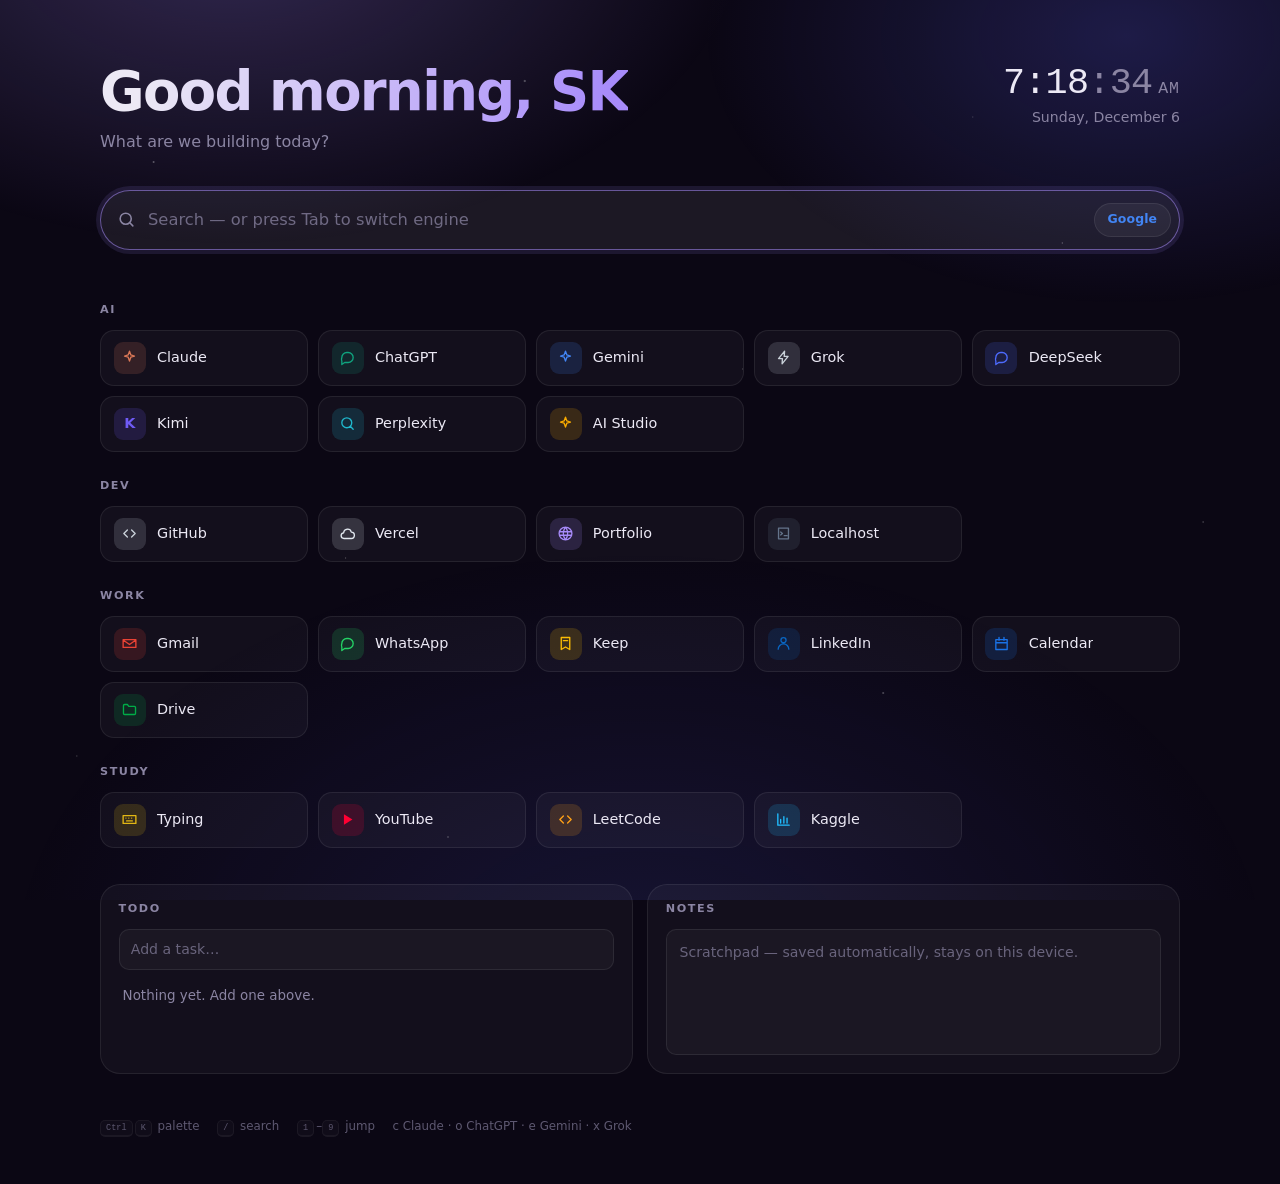
==== index.html @ caefb883 "first commit" ====
<!DOCTYPE html>
<html lang="en" data-page="web">
<head>
<meta charset="utf-8">
<meta name="viewport" content="width=device-width, initial-scale=1, viewport-fit=cover">
<title>SK</title>
<meta name="theme-color" content="#0b0714">
<meta name="description" content="Personal start page.">
<meta name="robots" content="noindex, nofollow">
<link rel="icon" href="assets/favicon.svg" type="image/svg+xml">
<link rel="apple-touch-icon" href="assets/icon-192.png">
<link rel="manifest" href="manifest.webmanifest">
<link rel="preload" href="config.js" as="script">
<link rel="preload" href="app.js" as="script">
<link rel="stylesheet" href="styles.css">
</head>
<body>

<div class="bg-aurora" aria-hidden="true"></div>
<div class="bg-stars" aria-hidden="true"></div>

<main class="shell">

  <!-- ── Header: greeting + clock ─────────────────────────────────── -->
  <header class="hero">
    <div class="hero-main">
      <h1 class="greeting" id="greeting">&nbsp;</h1>
      <p class="subline" id="subline">&nbsp;</p>
    </div>
    <div class="hero-side">
      <div class="clock" id="clock">&nbsp;</div>
      <div class="datestr" id="datestr">&nbsp;</div>
      <div class="weather" id="weather" hidden>
        <span class="weather-icon" id="weather-icon"></span>
        <span class="weather-temp" id="weather-temp"></span>
        <span class="weather-meta" id="weather-meta"></span>
      </div>
    </div>
  </header>

  <!-- ── Search ───────────────────────────────────────────────────── -->
  <form class="search" id="search-form" autocomplete="off" role="search">
    <svg class="search-glyph" viewBox="0 0 24 24" aria-hidden="true">
      <circle cx="11" cy="11" r="7"></circle><path d="M20 20l-3.5-3.5"></path>
    </svg>
    <input
      class="search-input"
      id="search-input"
      type="text"
      spellcheck="false"
      autocapitalize="off"
      autocorrect="off"
      aria-label="Search the web"
      placeholder="Search — or press Tab to switch engine">
    <button class="engine-pill" id="engine-pill" type="button" aria-label="Change search engine">Google</button>
  </form>
  <p class="search-hint" id="search-hint"></p>

  <!-- ── Link groups ──────────────────────────────────────────────── -->
  <section class="groups" id="groups"></section>

  <!-- ── Notes + todo ─────────────────────────────────────────────── -->
  <section class="panels" id="panels" hidden>
    <div class="panel">
      <div class="panel-head">
        <h2>Todo</h2>
        <span class="panel-count" id="todo-count"></span>
      </div>
      <form id="todo-form" autocomplete="off">
        <input class="todo-input" id="todo-input" type="text" placeholder="Add a task…" aria-label="Add a task">
      </form>
      <ul class="todo-list" id="todo-list"></ul>
    </div>
    <div class="panel">
      <div class="panel-head">
        <h2>Notes</h2>
        <span class="panel-count" id="notes-status"></span>
      </div>
      <textarea class="notes" id="notes" placeholder="Scratchpad — saved automatically, stays on this device." aria-label="Notes"></textarea>
    </div>
  </section>

  <footer class="foot">
    <span><kbd>Ctrl</kbd><kbd>K</kbd> palette</span>
    <span><kbd>/</kbd> search</span>
    <span><kbd>1</kbd>–<kbd>9</kbd> jump</span>
    <span id="foot-keys"></span>
  </footer>

</main>

<!-- ── Command palette ───────────────────────────────────────────── -->
<div class="palette-wrap" id="palette-wrap" hidden>
  <div class="palette-backdrop" id="palette-backdrop"></div>
  <div class="palette" role="dialog" aria-modal="true" aria-label="Command palette">
    <input class="palette-input" id="palette-input" type="text" spellcheck="false"
           autocomplete="off" placeholder="Jump to…" aria-label="Jump to">
    <ul class="palette-list" id="palette-list"></ul>
  </div>
</div>

<script src="config.js"></script>
<script src="app.js"></script>
</body>
</html>
---- styles.css ----
/* ==========================================================================
   SK HOME — styles
   Defaults here match config.theme; app.js overrides them at runtime.
   ========================================================================== */

:root {
  --bg:      #0b0714;
  --accent:  #a78bfa;
  --accent2: #6366f1;
  --text:    #ece9f5;
  --muted:   #8b85a3;

  --surface:      rgba(255, 255, 255, 0.035);
  --surface-hi:   rgba(255, 255, 255, 0.07);
  --border:       rgba(255, 255, 255, 0.08);
  --border-hi:    rgba(255, 255, 255, 0.16);

  --radius:    14px;
  --radius-lg: 20px;

  --font: "Inter", ui-sans-serif, system-ui, -apple-system, "Segoe UI",
          Roboto, "Helvetica Neue", Arial, sans-serif;
  --mono: ui-monospace, "SF Mono", "Cascadia Mono", "JetBrains Mono",
          Menlo, Consolas, monospace;

  --shell-max: 1120px;
  color-scheme: dark;
}

* { box-sizing: border-box; }

/* Class selectors below set display:flex/grid, which would otherwise beat the
   UA's [hidden]{display:none}. Without this the palette shows up on load. */
[hidden] { display: none !important; }

html, body {
  margin: 0;
  min-height: 100%;
}

body {
  background: var(--bg);
  color: var(--text);
  font-family: var(--font);
  font-size: 16px;
  line-height: 1.5;
  -webkit-font-smoothing: antialiased;
  text-rendering: optimizeLegibility;
  overflow-x: hidden;
}

/* ── Background layers ──────────────────────────────────────────────── */

.bg-aurora,
.bg-stars {
  position: fixed;
  inset: 0;
  pointer-events: none;
  z-index: 0;
}

.bg-aurora {
  background:
    radial-gradient(52rem 32rem at 18% -8%,
      color-mix(in srgb, var(--accent) 26%, transparent), transparent 62%),
    radial-gradient(44rem 28rem at 88% 4%,
      color-mix(in srgb, var(--accent2) 22%, transparent), transparent 60%),
    radial-gradient(60rem 40rem at 50% 108%,
      color-mix(in srgb, var(--accent2) 14%, transparent), transparent 66%);
  filter: saturate(1.1);
}

/* Starfield drawn entirely in CSS — no image request. */
.bg-stars {
  background-image:
    radial-gradient(1.4px 1.4px at 12% 18%, rgba(255,255,255,.55), transparent),
    radial-gradient(1.1px 1.1px at 27% 62%, rgba(255,255,255,.38), transparent),
    radial-gradient(1.6px 1.6px at 41%  9%, rgba(255,255,255,.50), transparent),
    radial-gradient(1.0px 1.0px at 58% 41%, rgba(255,255,255,.32), transparent),
    radial-gradient(1.5px 1.5px at 69% 77%, rgba(255,255,255,.45), transparent),
    radial-gradient(1.2px 1.2px at 83% 27%, rgba(255,255,255,.40), transparent),
    radial-gradient(1.3px 1.3px at 94% 58%, rgba(255,255,255,.35), transparent),
    radial-gradient(1.1px 1.1px at  6% 84%, rgba(255,255,255,.30), transparent),
    radial-gradient(1.4px 1.4px at 35% 93%, rgba(255,255,255,.36), transparent),
    radial-gradient(1.0px 1.0px at 76% 13%, rgba(255,255,255,.28), transparent);
  background-size: 100% 100%;
  opacity: .8;
}

html[data-stars="off"] .bg-stars  { display: none; }
html[data-aurora="off"] .bg-aurora { display: none; }

/* ── Shell ──────────────────────────────────────────────────────────── */

.shell {
  position: relative;
  z-index: 1;
  max-width: var(--shell-max);
  margin: 0 auto;
  padding-block: clamp(2.5rem, 7vh, 5rem) 3rem;
  padding-inline: 20px;
  display: flex;
  flex-direction: column;
  gap: clamp(1.75rem, 4vh, 2.75rem);
}

/* ── Hero ───────────────────────────────────────────────────────────── */

.hero {
  display: flex;
  align-items: flex-start;
  justify-content: space-between;
  gap: 1.5rem;
  flex-wrap: wrap;
}

.greeting {
  margin: 0;
  font-size: clamp(2rem, 5.2vw, 3.4rem);
  font-weight: 650;
  letter-spacing: -0.03em;
  line-height: 1.08;
  background: linear-gradient(102deg, var(--text) 8%, var(--accent) 96%);
  -webkit-background-clip: text;
  background-clip: text;
  color: transparent;
}

.subline {
  margin: .5rem 0 0;
  color: var(--muted);
  font-size: 1rem;
}

.hero-side {
  text-align: right;
  flex-shrink: 0;
}

.clock {
  font-family: var(--mono);
  font-size: clamp(1.6rem, 3.4vw, 2.3rem);
  font-weight: 500;
  letter-spacing: -0.02em;
  font-variant-numeric: tabular-nums;
  line-height: 1.1;
}

.clock .ampm {
  font-size: .45em;
  color: var(--muted);
  margin-left: .35em;
  letter-spacing: .06em;
}

.clock .sec { color: var(--muted); }

.datestr {
  margin-top: .2rem;
  color: var(--muted);
  font-size: .88rem;
}

.weather {
  margin-top: .6rem;
  display: inline-flex;
  align-items: center;
  gap: .5rem;
  padding: .35rem .7rem;
  border: 1px solid var(--border);
  border-radius: 999px;
  background: var(--surface);
  font-size: .85rem;
}

.weather-icon svg { display: block; width: 18px; height: 18px; }
.weather-temp { font-weight: 600; font-variant-numeric: tabular-nums; }
.weather-meta { color: var(--muted); font-variant-numeric: tabular-nums; }

/* ── Search ─────────────────────────────────────────────────────────── */

.search {
  display: flex;
  align-items: center;
  gap: .75rem;
  padding: .2rem .5rem .2rem 1rem;
  background: var(--surface);
  border: 1px solid var(--border);
  border-radius: 999px;
  transition: border-color .15s, background .15s, box-shadow .15s;
}

.search:focus-within {
  border-color: color-mix(in srgb, var(--accent) 55%, transparent);
  background: var(--surface-hi);
  box-shadow: 0 0 0 4px color-mix(in srgb, var(--accent) 12%, transparent);
}

.search-glyph {
  width: 19px; height: 19px;
  flex-shrink: 0;
  fill: none;
  stroke: var(--muted);
  stroke-width: 2;
  stroke-linecap: round;
}

.search-input {
  flex: 1;
  min-width: 0;
  background: none;
  border: 0;
  outline: none;
  color: var(--text);
  font: inherit;
  font-size: 1.02rem;
  padding: .85rem 0;
}

.search-input::placeholder { color: var(--muted); opacity: .75; }

.engine-pill {
  flex-shrink: 0;
  border: 1px solid var(--border);
  background: rgba(255,255,255,.05);
  color: var(--engine-color, var(--muted));
  font: inherit;
  font-size: .78rem;
  font-weight: 600;
  letter-spacing: .01em;
  padding: .42rem .8rem;
  border-radius: 999px;
  cursor: pointer;
  transition: border-color .15s, background .15s;
}

.engine-pill:hover { border-color: var(--border-hi); background: rgba(255,255,255,.09); }

.search-hint {
  margin: -1.35rem 0 -1rem;
  min-height: 1.1rem;
  padding-inline: 1.1rem;
  font-size: .78rem;
  color: var(--muted);
}

/* ── Link groups ────────────────────────────────────────────────────── */

.groups {
  display: flex;
  flex-direction: column;
  gap: 1.6rem;
}

.group-title {
  margin: 0 0 .7rem;
  font-size: .7rem;
  font-weight: 700;
  letter-spacing: .14em;
  text-transform: uppercase;
  color: var(--muted);
}

.tiles {
  display: grid;
  grid-template-columns: repeat(auto-fill, minmax(180px, 1fr));
  gap: .6rem;
}

.tile {
  display: flex;
  align-items: center;
  gap: .7rem;
  padding: .7rem .8rem;
  border: 1px solid var(--border);
  border-radius: var(--radius);
  background: var(--surface);
  color: var(--text);
  text-decoration: none;
  position: relative;
  transition: transform .13s ease, border-color .13s, background .13s;
}

.tile:hover,
.tile:focus-visible {
  transform: translateY(-2px);
  border-color: color-mix(in srgb, var(--tile) 45%, var(--border-hi));
  background: var(--surface-hi);
  outline: none;
}

.tile:focus-visible {
  box-shadow: 0 0 0 3px color-mix(in srgb, var(--accent) 30%, transparent);
}

.tile-mark {
  width: 32px; height: 32px;
  flex-shrink: 0;
  display: grid;
  place-items: center;
  border-radius: 9px;
  background: color-mix(in srgb, var(--tile) 17%, transparent);
  color: var(--tile);
  font-size: .9rem;
  font-weight: 700;
  letter-spacing: -.02em;
}

.tile-mark svg { width: 17px; height: 17px; display: block; }

.tile-name {
  min-width: 0;                 /* let it shrink inside the flex row */
  font-size: .9rem;
  font-weight: 500;
  white-space: nowrap;
  overflow: hidden;
  text-overflow: ellipsis;
}

/* Absolutely positioned so an invisible badge never steals width from the
   label — that was silently ellipsising "DeepSeek" and "WhatsApp". */
.tile-key {
  position: absolute;
  right: .55rem;
  top: 50%;
  transform: translateY(-50%);
  font-family: var(--mono);
  font-size: .65rem;
  color: var(--muted);
  border: 1px solid var(--border);
  border-radius: 5px;
  padding: .05rem .3rem;
  opacity: 0;
  transition: opacity .13s;
}

.tile:hover .tile-key,
body.keys-visible .tile-key { opacity: .85; }

/* ── Panels (todo + notes) ──────────────────────────────────────────── */

.panels {
  display: grid;
  grid-template-columns: 1fr 1fr;
  gap: .9rem;
}

.panel {
  border: 1px solid var(--border);
  border-radius: var(--radius-lg);
  background: var(--surface);
  padding: 1rem 1.1rem 1.1rem;
  min-height: 190px;
  display: flex;
  flex-direction: column;
}

.panel-head {
  display: flex;
  align-items: baseline;
  justify-content: space-between;
  margin-bottom: .7rem;
}

.panel-head h2 {
  margin: 0;
  font-size: .7rem;
  font-weight: 700;
  letter-spacing: .14em;
  text-transform: uppercase;
  color: var(--muted);
}

.panel-count { font-size: .72rem; color: var(--muted); font-variant-numeric: tabular-nums; }

.todo-input,
.notes {
  width: 100%;
  background: rgba(255,255,255,.035);
  border: 1px solid var(--border);
  border-radius: 10px;
  color: var(--text);
  font: inherit;
  outline: none;
  transition: border-color .15s;
}

.todo-input { font-size: .88rem; padding: .55rem .7rem; }
.todo-input:focus,
.notes:focus { border-color: color-mix(in srgb, var(--accent) 50%, transparent); }
.todo-input::placeholder,
.notes::placeholder { color: var(--muted); opacity: .7; }

.notes {
  flex: 1;
  resize: none;
  padding: .7rem .8rem;
  font-size: .88rem;
  line-height: 1.6;
  min-height: 120px;
}

.todo-list {
  list-style: none;
  margin: .6rem 0 0;
  padding: 0;
  overflow-y: auto;
  max-height: 190px;
  display: flex;
  flex-direction: column;
  gap: .1rem;
}

.todo-item {
  display: flex;
  align-items: center;
  gap: .55rem;
  padding: .3rem .25rem;
  border-radius: 8px;
  font-size: .88rem;
}

.todo-item:hover { background: rgba(255,255,255,.04); }

.todo-box {
  width: 15px; height: 15px;
  flex-shrink: 0;
  border: 1.5px solid var(--muted);
  border-radius: 4px;
  cursor: pointer;
  display: grid;
  place-items: center;
  background: none;
  padding: 0;
  transition: border-color .13s, background .13s;
}

.todo-box svg { width: 9px; height: 9px; opacity: 0; stroke: var(--bg); stroke-width: 3.5; fill: none; stroke-linecap: round; stroke-linejoin: round; }

.todo-item.done .todo-box { background: var(--accent); border-color: var(--accent); }
.todo-item.done .todo-box svg { opacity: 1; }
.todo-item.done .todo-text { color: var(--muted); text-decoration: line-through; }

.todo-text { flex: 1; word-break: break-word; }

.todo-del {
  background: none; border: 0; cursor: pointer;
  color: var(--muted); font-size: 1.1rem; line-height: 1;
  padding: 0 .2rem; opacity: 0; transition: opacity .13s, color .13s;
}
.todo-item:hover .todo-del { opacity: .7; }
.todo-del:hover { color: #f87171; opacity: 1; }

.todo-empty { color: var(--muted); font-size: .84rem; padding: .4rem .25rem; }

/* ── Footer ─────────────────────────────────────────────────────────── */

.foot {
  display: flex;
  flex-wrap: wrap;
  gap: 1.1rem;
  font-size: .74rem;
  color: var(--muted);
  padding-top: .5rem;
  opacity: .65;
}

kbd {
  font-family: var(--mono);
  font-size: .72em;
  border: 1px solid var(--border);
  border-bottom-width: 2px;
  border-radius: 5px;
  padding: .1rem .32rem;
  margin-right: .12rem;
  background: rgba(255,255,255,.04);
}

/* ── Command palette ────────────────────────────────────────────────── */

.palette-wrap {
  position: fixed;
  inset: 0;
  z-index: 50;
  display: flex;
  justify-content: center;
  align-items: flex-start;
  padding: clamp(3rem, 14vh, 8rem) 20px 20px;
}

.palette-backdrop {
  position: absolute;
  inset: 0;
  background: rgba(4, 2, 10, .62);
  backdrop-filter: blur(5px);
  -webkit-backdrop-filter: blur(5px);
}

.palette {
  position: relative;
  width: 100%;
  max-width: 540px;
  background: color-mix(in srgb, var(--bg) 88%, #ffffff);
  border: 1px solid var(--border-hi);
  border-radius: var(--radius-lg);
  box-shadow: 0 28px 70px rgba(0, 0, 0, .6);
  overflow: hidden;
  animation: pop .13s ease-out;
}

@keyframes pop {
  from { opacity: 0; transform: translateY(-7px) scale(.985); }
  to   { opacity: 1; transform: none; }
}

.palette-input {
  width: 100%;
  background: none;
  border: 0;
  border-bottom: 1px solid var(--border);
  outline: none;
  color: var(--text);
  font: inherit;
  font-size: 1rem;
  padding: 1rem 1.15rem;
}

.palette-input::placeholder { color: var(--muted); opacity: .75; }

.palette-list {
  list-style: none;
  margin: 0;
  padding: .4rem;
  max-height: min(46vh, 340px);
  overflow-y: auto;
}

.palette-item {
  display: flex;
  align-items: center;
  gap: .65rem;
  padding: .55rem .7rem;
  border-radius: 10px;
  cursor: pointer;
  font-size: .92rem;
}

.palette-item[aria-selected="true"] { background: color-mix(in srgb, var(--accent) 18%, transparent); }

.palette-mark {
  width: 24px; height: 24px;
  flex-shrink: 0;
  display: grid;
  place-items: center;
  border-radius: 7px;
  background: color-mix(in srgb, var(--tile, var(--accent)) 17%, transparent);
  color: var(--tile, var(--accent));
  font-size: .7rem;
  font-weight: 700;
}

.palette-mark svg { width: 14px; height: 14px; display: block; }

.palette-group { margin-left: auto; font-size: .72rem; color: var(--muted); }
.palette-empty { padding: .9rem .7rem; color: var(--muted); font-size: .88rem; }

/* ── Responsive ─────────────────────────────────────────────────────── */

@media (max-width: 760px) {
  .shell { padding-block: 2rem 2.5rem; gap: 1.5rem; }

  .hero { flex-direction: column; gap: .9rem; }
  .hero-side { text-align: left; }
  .clock { font-size: 1.9rem; }

  .search-input { font-size: 1rem; padding-block: .8rem; }
  .search-hint { margin-block: -1.15rem -.85rem; }

  .tiles { grid-template-columns: repeat(auto-fill, minmax(160px, 1fr)); gap: .5rem; }

  .panels { grid-template-columns: 1fr; }
  .panel { min-height: 0; }

  .foot { display: none; }
}

@media (max-width: 420px) {
  .shell { padding-inline: 16px; }
  .tiles { grid-template-columns: 1fr 1fr; }
  .tile { padding: .6rem .65rem; gap: .55rem; }
  .tile-mark { width: 28px; height: 28px; border-radius: 8px; }
  .tile-mark svg { width: 15px; height: 15px; }
  .tile-name { font-size: .84rem; }
  .tile-key { display: none; }
  .greeting { font-size: 1.9rem; }
  .engine-pill { font-size: .7rem; padding: .38rem .6rem; }
}

/* Standalone PWA — account for notch / status bar */
@media (display-mode: standalone) {
  .shell { padding-top: max(2rem, env(safe-area-inset-top)); }
}

@media (prefers-reduced-motion: reduce) {
  *, *::before, *::after {
    animation-duration: .001ms !important;
    transition-duration: .001ms !important;
  }
  .tile:hover { transform: none; }
}
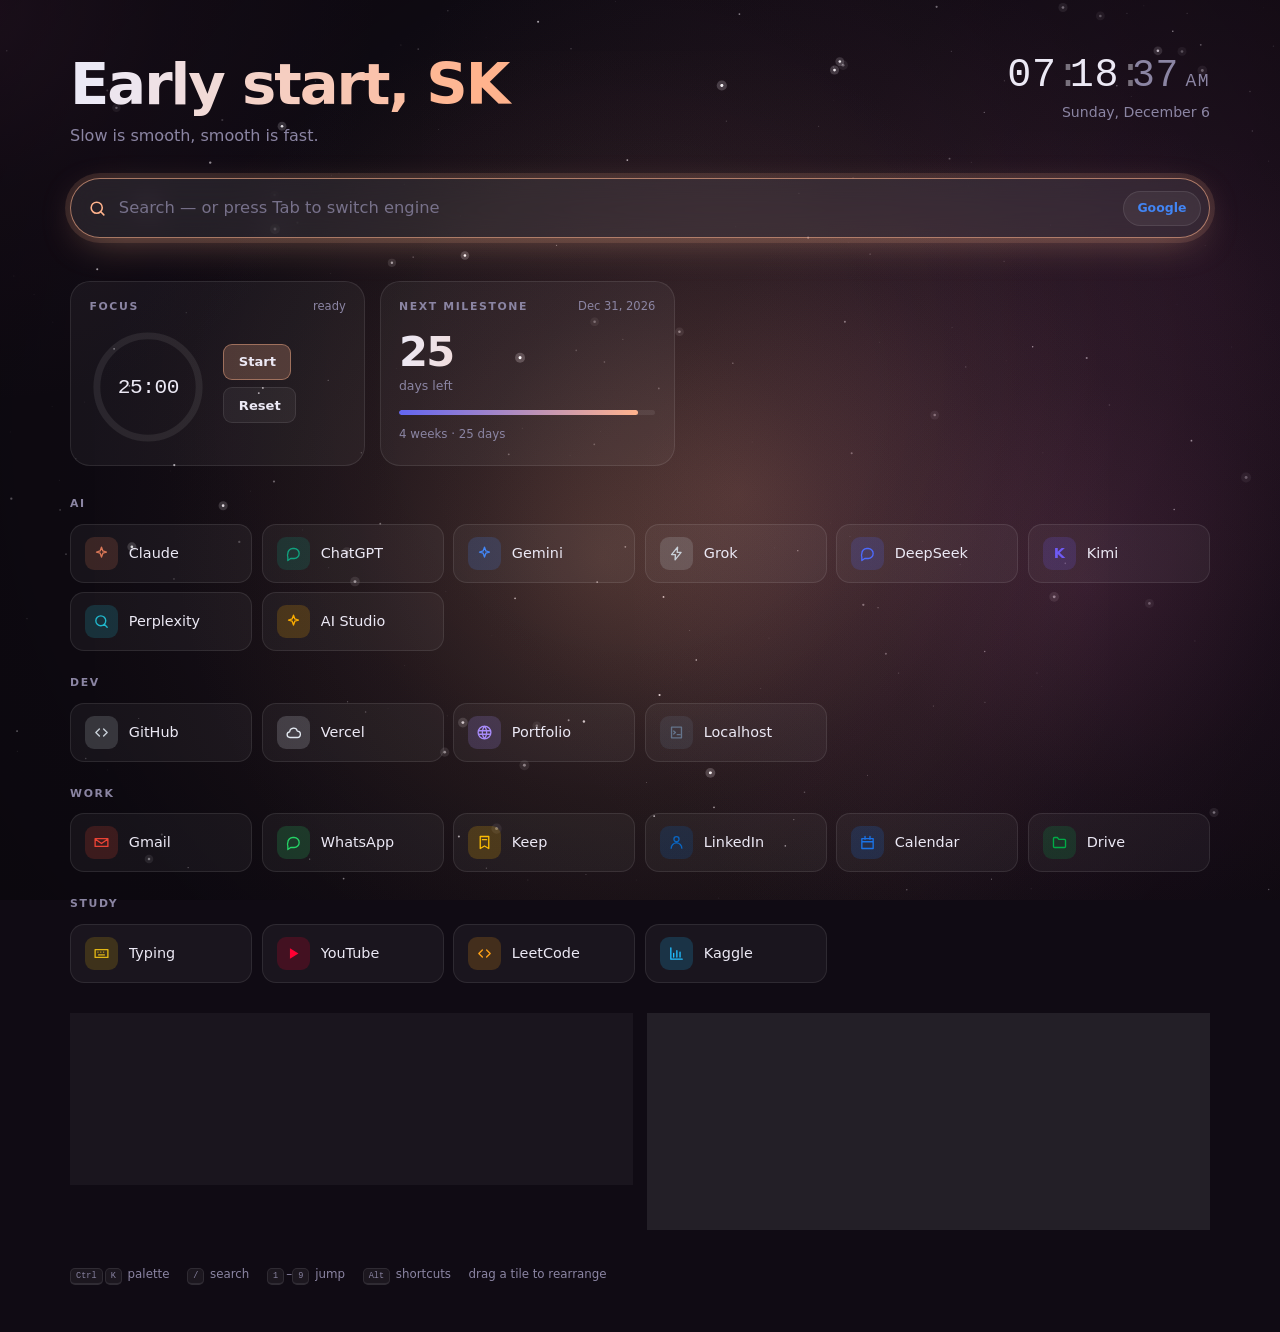
==== commit 4c9619b5: "New Updates" ====
--- a/index.html
+++ b/index.html
@@ -11,80 +11,148 @@
 <link rel="apple-touch-icon" href="assets/icon-192.png">
 <link rel="manifest" href="manifest.webmanifest">
 <link rel="preload" href="config.js" as="script">
+<link rel="preload" href="cosmos.js" as="script">
 <link rel="preload" href="app.js" as="script">
 <link rel="stylesheet" href="styles.css">
 </head>
 <body>
 
-<div class="bg-aurora" aria-hidden="true"></div>
-<div class="bg-stars" aria-hidden="true"></div>
+<canvas id="sky" class="sky" aria-hidden="true"></canvas>
+<div class="cursor-glow" id="cursor-glow" aria-hidden="true"></div>
 
-<main class="shell">
+<main class="shell" id="shell">
 
-  <!-- ── Header: greeting + clock ─────────────────────────────────── -->
-  <header class="hero">
+  <!-- ── Hero ─────────────────────────────────────────────────────── -->
+  <header class="hero reveal" data-delay="0">
     <div class="hero-main">
-      <h1 class="greeting" id="greeting">&nbsp;</h1>
-      <p class="subline" id="subline">&nbsp;</p>
+      <h1 class="greeting" id="greeting" aria-live="polite"></h1>
+      <p class="subline" id="subline"></p>
+      <div class="streak" id="streak" hidden></div>
     </div>
+
     <div class="hero-side">
-      <div class="clock" id="clock">&nbsp;</div>
-      <div class="datestr" id="datestr">&nbsp;</div>
-      <div class="weather" id="weather" hidden>
+      <div class="clock" id="clock" aria-label="Current time"></div>
+      <div class="datestr" id="datestr"></div>
+      <button class="weather" id="weather" hidden type="button"
+              aria-label="Weather details" aria-expanded="false">
         <span class="weather-icon" id="weather-icon"></span>
         <span class="weather-temp" id="weather-temp"></span>
-        <span class="weather-meta" id="weather-meta"></span>
-      </div>
+        <span class="weather-label" id="weather-label"></span>
+        <svg class="chev" viewBox="0 0 24 24" aria-hidden="true"><path d="M6 9l6 6 6-6"/></svg>
+      </button>
     </div>
   </header>
 
+  <!-- ── Weather detail drawer ────────────────────────────────────── -->
+  <section class="wx-drawer" id="wx-drawer" hidden>
+    <div class="wx-stats" id="wx-stats"></div>
+    <div class="wx-chart" id="wx-chart"></div>
+  </section>
+
   <!-- ── Search ───────────────────────────────────────────────────── -->
-  <form class="search" id="search-form" autocomplete="off" role="search">
+  <form class="search reveal" data-delay="1" id="search-form" autocomplete="off" role="search">
     <svg class="search-glyph" viewBox="0 0 24 24" aria-hidden="true">
       <circle cx="11" cy="11" r="7"></circle><path d="M20 20l-3.5-3.5"></path>
     </svg>
-    <input
-      class="search-input"
-      id="search-input"
-      type="text"
-      spellcheck="false"
-      autocapitalize="off"
-      autocorrect="off"
-      aria-label="Search the web"
-      placeholder="Search — or press Tab to switch engine">
-    <button class="engine-pill" id="engine-pill" type="button" aria-label="Change search engine">Google</button>
+    <input class="search-input" id="search-input" type="text" spellcheck="false"
+           autocapitalize="off" autocorrect="off" aria-label="Search the web"
+           placeholder="Search — or press Tab to switch engine">
+    <button class="engine-pill" id="engine-pill" type="button"
+            aria-label="Change search engine"></button>
   </form>
   <p class="search-hint" id="search-hint"></p>
 
+  <!-- ── Widget row ───────────────────────────────────────────────── -->
+  <section class="widgets reveal" data-delay="2" id="widgets">
+
+    <article class="card focus-card" id="focus-card">
+      <div class="card-head"><h2>Focus</h2><span class="card-meta" id="focus-state">ready</span></div>
+      <div class="focus-body">
+        <div class="ring-wrap">
+          <svg class="ring" viewBox="0 0 120 120" aria-hidden="true">
+            <circle class="ring-bg"  cx="60" cy="60" r="52"/>
+            <circle class="ring-fg"  cx="60" cy="60" r="52" id="ring-fg"/>
+          </svg>
+          <div class="ring-time" id="focus-time">25:00</div>
+        </div>
+        <div class="focus-actions">
+          <button class="btn btn-primary" id="focus-toggle" type="button">Start</button>
+          <button class="btn" id="focus-reset" type="button">Reset</button>
+          <span class="focus-count" id="focus-count"></span>
+        </div>
+      </div>
+    </article>
+
+    <article class="card" id="countdown-card" hidden>
+      <div class="card-head"><h2 id="countdown-label">Countdown</h2><span class="card-meta" id="countdown-date"></span></div>
+      <div class="countdown-body">
+        <div class="cd-num" id="cd-days">—</div>
+        <div class="cd-unit">days left</div>
+        <div class="cd-bar"><span id="cd-fill"></span></div>
+        <div class="cd-sub" id="cd-sub"></div>
+      </div>
+    </article>
+
+    <article class="card gh-card" id="gh-card" hidden>
+      <div class="card-head">
+        <h2>GitHub</h2>
+        <span class="card-meta" id="gh-meta"></span>
+      </div>
+      <div class="gh-stats" id="gh-stats"></div>
+      <div class="gh-grid" id="gh-grid" aria-label="Activity over the last 90 days"></div>
+      <ul class="gh-recent" id="gh-recent"></ul>
+    </article>
+
+  </section>
+
   <!-- ── Link groups ──────────────────────────────────────────────── -->
-  <section class="groups" id="groups"></section>
+  <section class="groups reveal" data-delay="3" id="groups"></section>
 
-  <!-- ── Notes + todo ─────────────────────────────────────────────── -->
-  <section class="panels" id="panels" hidden>
-    <div class="panel">
-      <div class="panel-head">
+  <!-- ── Panels ───────────────────────────────────────────────────── -->
+  <section class="panels reveal" data-delay="4" id="panels">
+
+    <article class="card">
+      <div class="card-head">
         <h2>Todo</h2>
-        <span class="panel-count" id="todo-count"></span>
+        <span class="card-meta" id="todo-count"></span>
       </div>
       <form id="todo-form" autocomplete="off">
-        <input class="todo-input" id="todo-input" type="text" placeholder="Add a task…" aria-label="Add a task">
+        <input class="field" id="todo-input" type="text"
+               placeholder="Add a task — try “call ravi 4pm !”" aria-label="Add a task">
       </form>
+      <p class="parse-hint" id="parse-hint"></p>
       <ul class="todo-list" id="todo-list"></ul>
-    </div>
-    <div class="panel">
-      <div class="panel-head">
+    </article>
+
+    <article class="card">
+      <div class="card-head">
         <h2>Notes</h2>
-        <span class="panel-count" id="notes-status"></span>
+        <span class="card-meta" id="notes-status"></span>
       </div>
-      <textarea class="notes" id="notes" placeholder="Scratchpad — saved automatically, stays on this device." aria-label="Notes"></textarea>
-    </div>
+      <textarea class="notes" id="notes"
+                placeholder="Scratchpad — saved automatically, stays on this device."
+                aria-label="Notes"></textarea>
+    </article>
+
+    <article class="card feed-card" id="hn-card" hidden>
+      <div class="card-head"><h2>Hacker News</h2><span class="card-meta">front page</span></div>
+      <ul class="feed" id="hn-list"></ul>
+    </article>
+
+    <article class="card" id="market-card" hidden>
+      <div class="card-head"><h2>Markets</h2><span class="card-meta" id="market-meta"></span></div>
+      <ul class="market" id="market-list"></ul>
+    </article>
+
   </section>
 
-  <footer class="foot">
+  <footer class="foot reveal" data-delay="5">
     <span><kbd>Ctrl</kbd><kbd>K</kbd> palette</span>
     <span><kbd>/</kbd> search</span>
     <span><kbd>1</kbd>–<kbd>9</kbd> jump</span>
-    <span id="foot-keys"></span>
+    <span><kbd>Alt</kbd> shortcuts</span>
+    <span class="foot-drag">drag a tile to rearrange</span>
+    <button class="foot-reset" id="reset-order" type="button" hidden>reset order</button>
   </footer>
 
 </main>
@@ -99,7 +167,11 @@
   </div>
 </div>
 
+<div class="toast" id="toast" hidden></div>
+
 <script src="config.js"></script>
+<script src="cosmos.js"></script>
+<script src="live.js"></script>
 <script src="app.js"></script>
 </body>
 </html>
--- a/styles.css
+++ b/styles.css
@@ -1,6 +1,7 @@
 /* ==========================================================================
    SK HOME — styles
-   Defaults here match config.theme; app.js overrides them at runtime.
+   Colour tokens are rewritten at runtime by the cosmos palette, so the whole
+   page drifts through the day along with the sky.
    ========================================================================== */
 
 :root {
@@ -10,10 +11,10 @@
   --text:    #ece9f5;
   --muted:   #8b85a3;
 
-  --surface:      rgba(255, 255, 255, 0.035);
-  --surface-hi:   rgba(255, 255, 255, 0.07);
-  --border:       rgba(255, 255, 255, 0.08);
-  --border-hi:    rgba(255, 255, 255, 0.16);
+  --surface:    rgba(255, 255, 255, 0.045);
+  --surface-hi: rgba(255, 255, 255, 0.085);
+  --border:     rgba(255, 255, 255, 0.09);
+  --border-hi:  rgba(255, 255, 255, 0.2);
 
   --radius:    14px;
   --radius-lg: 20px;
@@ -23,20 +24,20 @@
   --mono: ui-monospace, "SF Mono", "Cascadia Mono", "JetBrains Mono",
           Menlo, Consolas, monospace;
 
-  --shell-max: 1120px;
+  --shell-max: 1180px;
+  --ease-out:  cubic-bezier(.16, 1, .3, 1);
+  --spring:    cubic-bezier(.34, 1.56, .64, 1);
+
   color-scheme: dark;
 }
 
 * { box-sizing: border-box; }
 
-/* Class selectors below set display:flex/grid, which would otherwise beat the
-   UA's [hidden]{display:none}. Without this the palette shows up on load. */
+/* Class rules below set display:flex/grid, which would otherwise beat the
+   UA's [hidden]{display:none}. */
 [hidden] { display: none !important; }
 
-html, body {
-  margin: 0;
-  min-height: 100%;
-}
+html, body { margin: 0; min-height: 100%; }
 
 body {
   background: var(--bg);
@@ -45,64 +46,71 @@
   font-size: 16px;
   line-height: 1.5;
   -webkit-font-smoothing: antialiased;
-  text-rendering: optimizeLegibility;
   overflow-x: hidden;
-}
-
-/* ── Background layers ──────────────────────────────────────────────── */
-
-.bg-aurora,
-.bg-stars {
+  transition: background 1.2s linear;
+}
+
+/* ── The sky ────────────────────────────────────────────────────────── */
+
+.sky {
   position: fixed;
   inset: 0;
+  width: 100%;
+  height: 100%;
+  display: block;
+  z-index: 0;
+}
+
+.cursor-glow {
+  position: fixed;
+  top: 0; left: 0;
+  width: 520px; height: 520px;
+  margin: -260px 0 0 -260px;
+  border-radius: 50%;
   pointer-events: none;
-  z-index: 0;
-}
-
-.bg-aurora {
-  background:
-    radial-gradient(52rem 32rem at 18% -8%,
-      color-mix(in srgb, var(--accent) 26%, transparent), transparent 62%),
-    radial-gradient(44rem 28rem at 88% 4%,
-      color-mix(in srgb, var(--accent2) 22%, transparent), transparent 60%),
-    radial-gradient(60rem 40rem at 50% 108%,
-      color-mix(in srgb, var(--accent2) 14%, transparent), transparent 66%);
-  filter: saturate(1.1);
-}
-
-/* Starfield drawn entirely in CSS — no image request. */
-.bg-stars {
-  background-image:
-    radial-gradient(1.4px 1.4px at 12% 18%, rgba(255,255,255,.55), transparent),
-    radial-gradient(1.1px 1.1px at 27% 62%, rgba(255,255,255,.38), transparent),
-    radial-gradient(1.6px 1.6px at 41%  9%, rgba(255,255,255,.50), transparent),
-    radial-gradient(1.0px 1.0px at 58% 41%, rgba(255,255,255,.32), transparent),
-    radial-gradient(1.5px 1.5px at 69% 77%, rgba(255,255,255,.45), transparent),
-    radial-gradient(1.2px 1.2px at 83% 27%, rgba(255,255,255,.40), transparent),
-    radial-gradient(1.3px 1.3px at 94% 58%, rgba(255,255,255,.35), transparent),
-    radial-gradient(1.1px 1.1px at  6% 84%, rgba(255,255,255,.30), transparent),
-    radial-gradient(1.4px 1.4px at 35% 93%, rgba(255,255,255,.36), transparent),
-    radial-gradient(1.0px 1.0px at 76% 13%, rgba(255,255,255,.28), transparent);
-  background-size: 100% 100%;
-  opacity: .8;
-}
-
-html[data-stars="off"] .bg-stars  { display: none; }
-html[data-aurora="off"] .bg-aurora { display: none; }
+  z-index: 1;
+  opacity: 0;
+  background: radial-gradient(circle,
+    color-mix(in srgb, var(--accent) 22%, transparent) 0%,
+    transparent 62%);
+  transition: opacity .5s var(--ease-out);
+  will-change: transform;
+}
+
+body.pointer-active .cursor-glow { opacity: .55; }
 
 /* ── Shell ──────────────────────────────────────────────────────────── */
 
 .shell {
   position: relative;
-  z-index: 1;
+  z-index: 2;
   max-width: var(--shell-max);
   margin: 0 auto;
-  padding-block: clamp(2.5rem, 7vh, 5rem) 3rem;
+  padding-block: clamp(2.2rem, 6vh, 4.5rem) 3rem;
   padding-inline: 20px;
   display: flex;
   flex-direction: column;
-  gap: clamp(1.75rem, 4vh, 2.75rem);
-}
+  gap: clamp(1.5rem, 3.4vh, 2.4rem);
+}
+
+/* ── Entrance choreography ──────────────────────────────────────────── */
+
+.reveal {
+  opacity: 0;
+  transform: translateY(16px);
+}
+
+body.ready .reveal {
+  animation: rise .78s var(--ease-out) forwards;
+  animation-delay: calc(var(--d, 0) * 90ms);
+}
+
+@keyframes rise {
+  from { opacity: 0; transform: translateY(16px); filter: blur(6px); }
+  to   { opacity: 1; transform: none;             filter: none;      }
+}
+
+body.no-anim .reveal { opacity: 1; transform: none; animation: none; }
 
 /* ── Hero ───────────────────────────────────────────────────────────── */
 
@@ -116,66 +124,156 @@
 
 .greeting {
   margin: 0;
-  font-size: clamp(2rem, 5.2vw, 3.4rem);
+  font-size: clamp(2rem, 5.4vw, 3.6rem);
   font-weight: 650;
-  letter-spacing: -0.03em;
-  line-height: 1.08;
-  background: linear-gradient(102deg, var(--text) 8%, var(--accent) 96%);
+  letter-spacing: -0.035em;
+  line-height: 1.06;
+}
+
+/* Each letter animates in on its own beat. */
+.greeting .ch {
+  display: inline-block;
+  white-space: pre;
+  background: linear-gradient(104deg, var(--text) 0%, var(--accent) 100%);
+  background-size: 1400% 100%;
   -webkit-background-clip: text;
   background-clip: text;
   color: transparent;
 }
 
+body.ready .greeting .ch {
+  animation: chIn .62s var(--ease-out) backwards;
+  animation-delay: calc(var(--i) * 26ms + 120ms);
+}
+
+@keyframes chIn {
+  from { opacity: 0; transform: translateY(.42em) rotateX(-55deg); filter: blur(5px); }
+  to   { opacity: 1; transform: none;                              filter: none;      }
+}
+
+body.no-anim .greeting .ch { animation: none; }
+
 .subline {
-  margin: .5rem 0 0;
+  margin: .55rem 0 0;
   color: var(--muted);
   font-size: 1rem;
 }
 
-.hero-side {
-  text-align: right;
-  flex-shrink: 0;
-}
+.streak {
+  margin-top: .7rem;
+  display: inline-flex;
+  align-items: center;
+  gap: .45rem;
+  padding: .3rem .7rem;
+  border: 1px solid color-mix(in srgb, var(--accent) 34%, transparent);
+  background: color-mix(in srgb, var(--accent) 12%, transparent);
+  border-radius: 999px;
+  font-size: .78rem;
+  color: var(--text);
+}
+
+.streak b { color: var(--accent); }
+
+.hero-side { text-align: right; flex-shrink: 0; }
+
+/* ── Clock ──────────────────────────────────────────────────────────── */
 
 .clock {
   font-family: var(--mono);
-  font-size: clamp(1.6rem, 3.4vw, 2.3rem);
+  font-size: clamp(1.7rem, 3.6vw, 2.5rem);
   font-weight: 500;
   letter-spacing: -0.02em;
+  line-height: 1.1;
+  display: flex;
+  justify-content: flex-end;
+  align-items: baseline;
+}
+
+.clock .d {
+  display: inline-block;
+  width: .62em;
+  text-align: center;
+  position: relative;
   font-variant-numeric: tabular-nums;
-  line-height: 1.1;
-}
-
-.clock .ampm {
-  font-size: .45em;
-  color: var(--muted);
-  margin-left: .35em;
-  letter-spacing: .06em;
-}
-
-.clock .sec { color: var(--muted); }
-
-.datestr {
-  margin-top: .2rem;
-  color: var(--muted);
-  font-size: .88rem;
-}
+}
+
+/* a digit that just changed slides up into place */
+.clock .d.flip { animation: flip .42s var(--ease-out); }
+
+@keyframes flip {
+  0%   { transform: translateY(.5em); opacity: 0; filter: blur(3px); }
+  100% { transform: none;             opacity: 1; filter: none;      }
+}
+
+.clock .colon { opacity: .45; width: .32em; display: inline-block; text-align: center; }
+.clock .sec   { color: var(--muted); font-size: .95em; }
+.clock .ampm  { font-size: .45em; color: var(--muted); margin-left: .4em; letter-spacing: .08em; }
+
+.datestr { margin-top: .22rem; color: var(--muted); font-size: .88rem; }
+
+/* ── Weather pill + drawer ──────────────────────────────────────────── */
 
 .weather {
-  margin-top: .6rem;
+  margin-top: .65rem;
   display: inline-flex;
   align-items: center;
   gap: .5rem;
-  padding: .35rem .7rem;
+  padding: .4rem .75rem;
   border: 1px solid var(--border);
   border-radius: 999px;
   background: var(--surface);
+  color: var(--text);
+  font: inherit;
   font-size: .85rem;
-}
-
+  cursor: pointer;
+  transition: border-color .18s, background .18s, transform .18s var(--spring);
+}
+
+.weather:hover { border-color: var(--border-hi); background: var(--surface-hi); transform: translateY(-1px); }
 .weather-icon svg { display: block; width: 18px; height: 18px; }
-.weather-temp { font-weight: 600; font-variant-numeric: tabular-nums; }
-.weather-meta { color: var(--muted); font-variant-numeric: tabular-nums; }
+.weather-temp  { font-weight: 650; font-variant-numeric: tabular-nums; }
+.weather-label { color: var(--muted); }
+
+.chev {
+  width: 14px; height: 14px;
+  fill: none; stroke: var(--muted); stroke-width: 2.2;
+  stroke-linecap: round; stroke-linejoin: round;
+  transition: transform .25s var(--ease-out);
+}
+.weather[aria-expanded="true"] .chev { transform: rotate(180deg); }
+
+.wx-drawer {
+  display: grid;
+  grid-template-columns: auto 1fr;
+  gap: 1.4rem;
+  align-items: center;
+  padding: 1rem 1.2rem;
+  border: 1px solid var(--border);
+  border-radius: var(--radius-lg);
+  background: var(--surface);
+  backdrop-filter: blur(14px);
+  -webkit-backdrop-filter: blur(14px);
+  animation: drawer .38s var(--ease-out);
+  margin-top: -.8rem;
+}
+
+@keyframes drawer {
+  from { opacity: 0; transform: translateY(-10px) scaleY(.96); }
+  to   { opacity: 1; transform: none; }
+}
+
+.wx-stats {
+  display: grid;
+  grid-template-columns: repeat(2, auto);
+  gap: .35rem 1.3rem;
+  font-size: .82rem;
+  white-space: nowrap;
+}
+.wx-stats span { color: var(--muted); }
+.wx-stats b { font-weight: 600; font-variant-numeric: tabular-nums; }
+
+.wx-chart { min-width: 0; overflow: hidden; }
+.wx-chart svg { display: block; width: 100%; height: 88px; overflow: visible; }
 
 /* ── Search ─────────────────────────────────────────────────────────── */
 
@@ -183,82 +281,236 @@
   display: flex;
   align-items: center;
   gap: .75rem;
-  padding: .2rem .5rem .2rem 1rem;
+  padding: .2rem .5rem .2rem 1.05rem;
   background: var(--surface);
   border: 1px solid var(--border);
   border-radius: 999px;
-  transition: border-color .15s, background .15s, box-shadow .15s;
+  backdrop-filter: blur(14px);
+  -webkit-backdrop-filter: blur(14px);
+  transition: border-color .2s, background .2s, box-shadow .3s, transform .25s var(--spring);
 }
 
 .search:focus-within {
-  border-color: color-mix(in srgb, var(--accent) 55%, transparent);
+  border-color: color-mix(in srgb, var(--accent) 60%, transparent);
   background: var(--surface-hi);
-  box-shadow: 0 0 0 4px color-mix(in srgb, var(--accent) 12%, transparent);
+  box-shadow: 0 0 0 5px color-mix(in srgb, var(--accent) 13%, transparent),
+              0 10px 40px -12px color-mix(in srgb, var(--accent) 45%, transparent);
+  transform: translateY(-2px);
 }
 
 .search-glyph {
-  width: 19px; height: 19px;
-  flex-shrink: 0;
-  fill: none;
-  stroke: var(--muted);
-  stroke-width: 2;
-  stroke-linecap: round;
-}
+  width: 19px; height: 19px; flex-shrink: 0;
+  fill: none; stroke: var(--muted); stroke-width: 2; stroke-linecap: round;
+  transition: stroke .2s;
+}
+.search:focus-within .search-glyph { stroke: var(--accent); }
 
 .search-input {
-  flex: 1;
-  min-width: 0;
-  background: none;
-  border: 0;
-  outline: none;
-  color: var(--text);
-  font: inherit;
-  font-size: 1.02rem;
+  flex: 1; min-width: 0;
+  background: none; border: 0; outline: none;
+  color: var(--text); font: inherit; font-size: 1.02rem;
   padding: .85rem 0;
 }
-
-.search-input::placeholder { color: var(--muted); opacity: .75; }
+.search-input::placeholder { color: var(--muted); opacity: .8; }
 
 .engine-pill {
   flex-shrink: 0;
   border: 1px solid var(--border);
-  background: rgba(255,255,255,.05);
+  background: rgba(255,255,255,.055);
   color: var(--engine-color, var(--muted));
-  font: inherit;
-  font-size: .78rem;
-  font-weight: 600;
-  letter-spacing: .01em;
-  padding: .42rem .8rem;
+  font: inherit; font-size: .78rem; font-weight: 650;
+  padding: .45rem .85rem;
   border-radius: 999px;
   cursor: pointer;
-  transition: border-color .15s, background .15s;
-}
-
-.engine-pill:hover { border-color: var(--border-hi); background: rgba(255,255,255,.09); }
+  transition: border-color .18s, background .18s, transform .3s var(--spring);
+}
+.engine-pill:hover  { border-color: var(--border-hi); background: rgba(255,255,255,.1); }
+.engine-pill.bump   { animation: bump .36s var(--spring); }
+
+@keyframes bump {
+  0%   { transform: scale(1); }
+  45%  { transform: scale(1.14) rotate(-2deg); }
+  100% { transform: scale(1); }
+}
 
 .search-hint {
-  margin: -1.35rem 0 -1rem;
-  min-height: 1.1rem;
-  padding-inline: 1.1rem;
+  margin: -1.3rem 0 -1rem;
+  min-height: 1.15rem;
+  padding-inline: 1.15rem;
   font-size: .78rem;
   color: var(--muted);
 }
-
-/* ── Link groups ────────────────────────────────────────────────────── */
-
-.groups {
+.search-hint b { color: var(--accent); font-weight: 600; }
+
+/* ── Cards ──────────────────────────────────────────────────────────── */
+
+.card {
+  border: 1px solid var(--border);
+  border-radius: var(--radius-lg);
+  background: var(--surface);
+  backdrop-filter: blur(16px);
+  -webkit-backdrop-filter: blur(16px);
+  padding: 1rem 1.15rem 1.15rem;
   display: flex;
   flex-direction: column;
-  gap: 1.6rem;
-}
+  min-width: 0;
+  transition: border-color .22s, background .22s, transform .3s var(--ease-out);
+}
+
+.card:hover { border-color: var(--border-hi); }
+
+.card-head {
+  display: flex;
+  align-items: baseline;
+  justify-content: space-between;
+  gap: .6rem;
+  margin-bottom: .8rem;
+}
+
+.card-head h2 {
+  margin: 0;
+  font-size: .68rem;
+  font-weight: 750;
+  letter-spacing: .15em;
+  text-transform: uppercase;
+  color: var(--muted);
+}
+
+.card-meta {
+  font-size: .72rem;
+  color: var(--muted);
+  font-variant-numeric: tabular-nums;
+  white-space: nowrap;
+}
+
+.widgets {
+  display: grid;
+  grid-template-columns: minmax(0, .85fr) minmax(0, .85fr) minmax(0, 1.5fr);
+  gap: .9rem;
+  align-items: stretch;
+}
+
+/* ── Focus timer ────────────────────────────────────────────────────── */
+
+.focus-body { display: flex; align-items: center; gap: 1rem; flex: 1; }
+
+.ring-wrap { position: relative; width: 118px; height: 118px; flex-shrink: 0; }
+.ring { width: 100%; height: 100%; transform: rotate(-90deg); }
+.ring circle { fill: none; stroke-width: 7; stroke-linecap: round; }
+.ring-bg { stroke: rgba(255,255,255,.08); }
+.ring-fg {
+  stroke: var(--accent);
+  stroke-dasharray: 326.7;
+  stroke-dashoffset: 326.7;
+  transition: stroke-dashoffset .9s linear, stroke .4s;
+  filter: drop-shadow(0 0 6px color-mix(in srgb, var(--accent) 60%, transparent));
+}
+.focus-card.break .ring-fg { stroke: #4ade80; }
+
+.ring-time {
+  position: absolute; inset: 0;
+  display: grid; place-items: center;
+  font-family: var(--mono);
+  font-size: 1.32rem;
+  font-variant-numeric: tabular-nums;
+  letter-spacing: -.02em;
+}
+
+.focus-actions { display: flex; flex-wrap: wrap; gap: .45rem; align-items: center; }
+
+.btn {
+  border: 1px solid var(--border);
+  background: rgba(255,255,255,.05);
+  color: var(--text);
+  font: inherit; font-size: .82rem; font-weight: 550;
+  padding: .45rem .9rem;
+  border-radius: 9px;
+  cursor: pointer;
+  transition: border-color .18s, background .18s, transform .25s var(--spring);
+}
+.btn:hover  { border-color: var(--border-hi); background: rgba(255,255,255,.1); }
+.btn:active { transform: scale(.95); }
+
+.btn-primary {
+  background: color-mix(in srgb, var(--accent) 22%, transparent);
+  border-color: color-mix(in srgb, var(--accent) 45%, transparent);
+  color: var(--text);
+}
+.btn-primary:hover { background: color-mix(in srgb, var(--accent) 32%, transparent); }
+
+.focus-count { font-size: .74rem; color: var(--muted); width: 100%; }
+
+/* ── Countdown ──────────────────────────────────────────────────────── */
+
+.countdown-body { display: flex; flex-direction: column; gap: .3rem; flex: 1; justify-content: center; }
+.cd-num {
+  font-size: 2.6rem; font-weight: 700; line-height: 1;
+  font-variant-numeric: tabular-nums; letter-spacing: -.04em;
+  background: linear-gradient(100deg, var(--text), var(--accent));
+  -webkit-background-clip: text; background-clip: text; color: transparent;
+}
+.cd-unit { font-size: .78rem; color: var(--muted); }
+.cd-bar {
+  margin-top: .55rem; height: 5px; border-radius: 999px;
+  background: rgba(255,255,255,.08); overflow: hidden;
+}
+.cd-bar span {
+  display: block; height: 100%; width: 0;
+  background: linear-gradient(90deg, var(--accent2), var(--accent));
+  border-radius: 999px;
+  transition: width 1.4s var(--ease-out);
+}
+.cd-sub { margin-top: .4rem; font-size: .74rem; color: var(--muted); }
+
+/* ── GitHub card ────────────────────────────────────────────────────── */
+
+.gh-stats { display: flex; gap: 1.2rem; margin-bottom: .75rem; flex-wrap: wrap; }
+.gh-stat  { display: flex; flex-direction: column; }
+.gh-stat b { font-size: 1.15rem; font-weight: 650; font-variant-numeric: tabular-nums; line-height: 1.1; }
+.gh-stat span { font-size: .68rem; color: var(--muted); letter-spacing: .06em; text-transform: uppercase; }
+
+/* 13 columns of one week each — GitHub-sized cells, not one big mosaic. */
+.gh-grid {
+  display: grid;
+  grid-auto-flow: column;
+  grid-template-rows: repeat(7, 11px);
+  grid-auto-columns: 11px;
+  justify-content: start;
+  gap: 3px;
+  margin-bottom: .85rem;
+}
+
+.gh-day {
+  width: 11px;
+  height: 11px;
+  border-radius: 2.5px;
+  background: rgba(255,255,255,.055);
+  transition: transform .18s var(--spring);
+}
+.gh-day[data-lv="1"] { background: color-mix(in srgb, var(--accent) 28%, transparent); }
+.gh-day[data-lv="2"] { background: color-mix(in srgb, var(--accent) 52%, transparent); }
+.gh-day[data-lv="3"] { background: color-mix(in srgb, var(--accent) 76%, transparent); }
+.gh-day[data-lv="4"] { background: var(--accent); box-shadow: 0 0 7px color-mix(in srgb, var(--accent) 60%, transparent); }
+.gh-day:hover { transform: scale(1.5); }
+
+body.ready .gh-day { animation: pop .4s var(--spring) backwards; animation-delay: calc(var(--i) * 4ms); }
+@keyframes pop { from { opacity: 0; transform: scale(.3); } to { opacity: 1; transform: none; } }
+
+.gh-recent { list-style: none; margin: 0; padding: 0; display: flex; flex-direction: column; gap: .18rem; }
+.gh-recent li {
+  font-size: .78rem; color: var(--muted);
+  white-space: nowrap; overflow: hidden; text-overflow: ellipsis;
+}
+.gh-recent b { color: var(--text); font-weight: 550; }
+
+/* ── Link tiles ─────────────────────────────────────────────────────── */
+
+.groups { display: flex; flex-direction: column; gap: 1.5rem; }
 
 .group-title {
   margin: 0 0 .7rem;
-  font-size: .7rem;
-  font-weight: 700;
-  letter-spacing: .14em;
-  text-transform: uppercase;
-  color: var(--muted);
+  font-size: .68rem; font-weight: 750; letter-spacing: .15em;
+  text-transform: uppercase; color: var(--muted);
 }
 
 .tiles {
@@ -268,343 +520,408 @@
 }
 
 .tile {
+  position: relative;
   display: flex;
   align-items: center;
   gap: .7rem;
-  padding: .7rem .8rem;
+  padding: .75rem .85rem;
   border: 1px solid var(--border);
   border-radius: var(--radius);
   background: var(--surface);
+  backdrop-filter: blur(12px);
+  -webkit-backdrop-filter: blur(12px);
   color: var(--text);
   text-decoration: none;
+  overflow: hidden;
+  transform-style: preserve-3d;
+  will-change: transform;
+  transition: border-color .2s, background .2s,
+              transform .45s var(--ease-out), box-shadow .3s;
+}
+
+/* light that follows the pointer across the tile */
+.tile::before {
+  content: "";
+  position: absolute;
+  inset: 0;
+  background: radial-gradient(160px circle at var(--mx, 50%) var(--my, 50%),
+              color-mix(in srgb, var(--tile) 26%, transparent), transparent 70%);
+  opacity: 0;
+  transition: opacity .3s;
+  pointer-events: none;
+}
+
+.tile:hover::before, .tile:focus-visible::before { opacity: 1; }
+
+.tile:hover, .tile:focus-visible {
+  border-color: color-mix(in srgb, var(--tile) 55%, var(--border-hi));
+  background: var(--surface-hi);
+  box-shadow: 0 14px 34px -14px color-mix(in srgb, var(--tile) 55%, transparent);
+  outline: none;
+}
+
+.tile:active { transition-duration: .08s; transform: scale(.975) !important; }
+
+.tile-mark {
   position: relative;
-  transition: transform .13s ease, border-color .13s, background .13s;
-}
-
-.tile:hover,
-.tile:focus-visible {
-  transform: translateY(-2px);
-  border-color: color-mix(in srgb, var(--tile) 45%, var(--border-hi));
-  background: var(--surface-hi);
-  outline: none;
-}
-
-.tile:focus-visible {
-  box-shadow: 0 0 0 3px color-mix(in srgb, var(--accent) 30%, transparent);
-}
-
-.tile-mark {
-  width: 32px; height: 32px;
+  width: 33px; height: 33px;
   flex-shrink: 0;
-  display: grid;
-  place-items: center;
+  display: grid; place-items: center;
   border-radius: 9px;
-  background: color-mix(in srgb, var(--tile) 17%, transparent);
+  background: color-mix(in srgb, var(--tile) 18%, transparent);
   color: var(--tile);
-  font-size: .9rem;
-  font-weight: 700;
-  letter-spacing: -.02em;
+  font-size: .9rem; font-weight: 750; letter-spacing: -.02em;
+  transition: transform .4s var(--spring), box-shadow .3s;
+}
+
+.tile:hover .tile-mark {
+  transform: translateZ(24px) scale(1.06);
+  box-shadow: 0 0 18px color-mix(in srgb, var(--tile) 45%, transparent);
 }
 
 .tile-mark svg { width: 17px; height: 17px; display: block; }
 
 .tile-name {
-  min-width: 0;                 /* let it shrink inside the flex row */
-  font-size: .9rem;
-  font-weight: 500;
-  white-space: nowrap;
-  overflow: hidden;
-  text-overflow: ellipsis;
-}
-
-/* Absolutely positioned so an invisible badge never steals width from the
-   label — that was silently ellipsising "DeepSeek" and "WhatsApp". */
+  position: relative;
+  min-width: 0;
+  font-size: .9rem; font-weight: 500;
+  white-space: nowrap; overflow: hidden; text-overflow: ellipsis;
+  transition: transform .4s var(--spring);
+}
+.tile:hover .tile-name { transform: translateZ(14px); }
+
 .tile-key {
   position: absolute;
-  right: .55rem;
-  top: 50%;
+  right: .6rem; top: 50%;
   transform: translateY(-50%);
-  font-family: var(--mono);
-  font-size: .65rem;
-  color: var(--muted);
-  border: 1px solid var(--border);
-  border-radius: 5px;
-  padding: .05rem .3rem;
+  font-family: var(--mono); font-size: .65rem; color: var(--muted);
+  border: 1px solid var(--border); border-radius: 5px;
+  padding: .06rem .32rem;
   opacity: 0;
-  transition: opacity .13s;
-}
-
-.tile:hover .tile-key,
-body.keys-visible .tile-key { opacity: .85; }
-
-/* ── Panels (todo + notes) ──────────────────────────────────────────── */
+  transition: opacity .2s;
+}
+.tile:hover .tile-key, body.keys-visible .tile-key { opacity: .9; }
+
+/* keyboard-jump flash */
+.tile.fired { animation: fired .4s var(--ease-out); }
+@keyframes fired {
+  0%   { box-shadow: 0 0 0 0 color-mix(in srgb, var(--tile) 70%, transparent); }
+  100% { box-shadow: 0 0 0 22px color-mix(in srgb, var(--tile) 0%, transparent); }
+}
+
+/* drag states */
+.tile.dragging {
+  opacity: .92;
+  z-index: 30;
+  cursor: grabbing;
+  box-shadow: 0 26px 60px -18px rgba(0,0,0,.8);
+  transition: none;
+}
+body.dragging * { cursor: grabbing !important; user-select: none; }
+.tile.shifting { transition: transform .32s var(--ease-out); }
+
+/* ── Panels grid ────────────────────────────────────────────────────── */
 
 .panels {
   display: grid;
-  grid-template-columns: 1fr 1fr;
+  grid-template-columns: repeat(auto-fit, minmax(270px, 1fr));
   gap: .9rem;
-}
-
-.panel {
-  border: 1px solid var(--border);
-  border-radius: var(--radius-lg);
-  background: var(--surface);
-  padding: 1rem 1.1rem 1.1rem;
-  min-height: 190px;
-  display: flex;
-  flex-direction: column;
-}
-
-.panel-head {
-  display: flex;
-  align-items: baseline;
-  justify-content: space-between;
-  margin-bottom: .7rem;
-}
-
-.panel-head h2 {
-  margin: 0;
-  font-size: .7rem;
-  font-weight: 700;
-  letter-spacing: .14em;
-  text-transform: uppercase;
-  color: var(--muted);
-}
-
-.panel-count { font-size: .72rem; color: var(--muted); font-variant-numeric: tabular-nums; }
-
-.todo-input,
-.notes {
+  align-items: start;
+}
+
+.field {
   width: 100%;
-  background: rgba(255,255,255,.035);
+  background: rgba(255,255,255,.04);
   border: 1px solid var(--border);
   border-radius: 10px;
   color: var(--text);
-  font: inherit;
+  font: inherit; font-size: .88rem;
+  padding: .58rem .75rem;
   outline: none;
-  transition: border-color .15s;
-}
-
-.todo-input { font-size: .88rem; padding: .55rem .7rem; }
-.todo-input:focus,
-.notes:focus { border-color: color-mix(in srgb, var(--accent) 50%, transparent); }
-.todo-input::placeholder,
-.notes::placeholder { color: var(--muted); opacity: .7; }
+  transition: border-color .18s, background .18s;
+}
+.field:focus { border-color: color-mix(in srgb, var(--accent) 55%, transparent); background: rgba(255,255,255,.06); }
+.field::placeholder { color: var(--muted); opacity: .75; }
+
+.parse-hint {
+  margin: .35rem 0 0;
+  min-height: 1rem;
+  font-size: .72rem;
+  color: var(--accent);
+}
 
 .notes {
   flex: 1;
-  resize: none;
+  width: 100%;
+  min-height: 150px;
+  resize: vertical;
+  background: rgba(255,255,255,.04);
+  border: 1px solid var(--border);
+  border-radius: 10px;
+  color: var(--text);
+  font: inherit; font-size: .88rem; line-height: 1.6;
   padding: .7rem .8rem;
-  font-size: .88rem;
-  line-height: 1.6;
-  min-height: 120px;
-}
+  outline: none;
+  transition: border-color .18s;
+}
+.notes:focus { border-color: color-mix(in srgb, var(--accent) 55%, transparent); }
+.notes::placeholder { color: var(--muted); opacity: .72; }
+
+/* ── Todo ───────────────────────────────────────────────────────────── */
 
 .todo-list {
-  list-style: none;
-  margin: .6rem 0 0;
-  padding: 0;
-  overflow-y: auto;
-  max-height: 190px;
-  display: flex;
-  flex-direction: column;
-  gap: .1rem;
+  list-style: none; margin: .6rem 0 0; padding: 0;
+  max-height: 210px; overflow-y: auto;
+  display: flex; flex-direction: column; gap: .1rem;
 }
 
 .todo-item {
-  display: flex;
-  align-items: center;
-  gap: .55rem;
-  padding: .3rem .25rem;
+  display: flex; align-items: center; gap: .55rem;
+  padding: .32rem .3rem;
   border-radius: 8px;
   font-size: .88rem;
-}
-
-.todo-item:hover { background: rgba(255,255,255,.04); }
+  animation: slideIn .35s var(--ease-out);
+}
+@keyframes slideIn { from { opacity: 0; transform: translateX(-10px); } to { opacity: 1; transform: none; } }
+
+.todo-item:hover { background: rgba(255,255,255,.045); }
+.todo-item.removing { animation: slideOut .25s var(--ease-out) forwards; }
+@keyframes slideOut { to { opacity: 0; transform: translateX(14px); height: 0; padding: 0; margin: 0; } }
 
 .todo-box {
-  width: 15px; height: 15px;
-  flex-shrink: 0;
-  border: 1.5px solid var(--muted);
-  border-radius: 4px;
-  cursor: pointer;
-  display: grid;
-  place-items: center;
-  background: none;
-  padding: 0;
-  transition: border-color .13s, background .13s;
-}
-
-.todo-box svg { width: 9px; height: 9px; opacity: 0; stroke: var(--bg); stroke-width: 3.5; fill: none; stroke-linecap: round; stroke-linejoin: round; }
-
+  width: 16px; height: 16px; flex-shrink: 0;
+  border: 1.5px solid var(--muted); border-radius: 5px;
+  cursor: pointer; display: grid; place-items: center;
+  background: none; padding: 0;
+  transition: border-color .18s, background .18s, transform .3s var(--spring);
+}
+.todo-box:hover { border-color: var(--accent); transform: scale(1.12); }
+.todo-box svg {
+  width: 9px; height: 9px; opacity: 0;
+  stroke: var(--bg); stroke-width: 3.6; fill: none;
+  stroke-linecap: round; stroke-linejoin: round;
+  stroke-dasharray: 14; stroke-dashoffset: 14;
+}
 .todo-item.done .todo-box { background: var(--accent); border-color: var(--accent); }
-.todo-item.done .todo-box svg { opacity: 1; }
+.todo-item.done .todo-box svg { opacity: 1; animation: check .3s var(--ease-out) forwards; }
+@keyframes check { to { stroke-dashoffset: 0; } }
+
 .todo-item.done .todo-text { color: var(--muted); text-decoration: line-through; }
-
 .todo-text { flex: 1; word-break: break-word; }
+
+.todo-when {
+  font-size: .7rem; color: var(--accent);
+  border: 1px solid color-mix(in srgb, var(--accent) 30%, transparent);
+  background: color-mix(in srgb, var(--accent) 10%, transparent);
+  border-radius: 5px; padding: .04rem .32rem; white-space: nowrap;
+}
+.todo-item.bang .todo-text { color: #fca5a5; }
 
 .todo-del {
   background: none; border: 0; cursor: pointer;
-  color: var(--muted); font-size: 1.1rem; line-height: 1;
-  padding: 0 .2rem; opacity: 0; transition: opacity .13s, color .13s;
+  color: var(--muted); font-size: 1.15rem; line-height: 1;
+  padding: 0 .2rem; opacity: 0;
+  transition: opacity .18s, color .18s, transform .25s var(--spring);
 }
 .todo-item:hover .todo-del { opacity: .7; }
-.todo-del:hover { color: #f87171; opacity: 1; }
+.todo-del:hover { color: #f87171; opacity: 1; transform: scale(1.2); }
 
 .todo-empty { color: var(--muted); font-size: .84rem; padding: .4rem .25rem; }
 
+/* ── Feeds + markets ────────────────────────────────────────────────── */
+
+.feed { list-style: none; margin: 0; padding: 0; display: flex; flex-direction: column; gap: .1rem; }
+
+.feed a {
+  display: block;
+  padding: .4rem .45rem;
+  border-radius: 8px;
+  color: var(--text);
+  text-decoration: none;
+  font-size: .84rem;
+  line-height: 1.35;
+  transition: background .18s, transform .25s var(--ease-out);
+}
+.feed a:hover { background: rgba(255,255,255,.055); transform: translateX(3px); }
+.feed small { display: block; color: var(--muted); font-size: .7rem; margin-top: .1rem; }
+
+.market { list-style: none; margin: 0; padding: 0; display: flex; flex-direction: column; gap: .3rem; }
+.market li {
+  display: flex; align-items: baseline; gap: .6rem;
+  font-size: .88rem; font-variant-numeric: tabular-nums;
+}
+.market .sym { font-weight: 650; width: 3.2em; }
+.market .px  { flex: 1; }
+.market .ch  { font-size: .78rem; font-weight: 600; }
+.market .ch.up   { color: #4ade80; }
+.market .ch.down { color: #f87171; }
+
 /* ── Footer ─────────────────────────────────────────────────────────── */
 
 .foot {
-  display: flex;
-  flex-wrap: wrap;
-  gap: 1.1rem;
-  font-size: .74rem;
-  color: var(--muted);
-  padding-top: .5rem;
-  opacity: .65;
-}
+  display: flex; flex-wrap: wrap; gap: 1.1rem; align-items: center;
+  font-size: .74rem; color: var(--muted);
+  padding-top: .4rem; opacity: .6;
+  transition: opacity .3s;
+}
+.foot:hover { opacity: 1; }
 
 kbd {
-  font-family: var(--mono);
-  font-size: .72em;
-  border: 1px solid var(--border);
-  border-bottom-width: 2px;
-  border-radius: 5px;
-  padding: .1rem .32rem;
-  margin-right: .12rem;
-  background: rgba(255,255,255,.04);
+  font-family: var(--mono); font-size: .72em;
+  border: 1px solid var(--border); border-bottom-width: 2px;
+  border-radius: 5px; padding: .1rem .32rem; margin-right: .12rem;
+  background: rgba(255,255,255,.05);
+}
+
+.foot-reset {
+  background: none; border: 0; padding: 0;
+  color: var(--accent); font: inherit; font-size: .74rem;
+  cursor: pointer; text-decoration: underline; text-underline-offset: 3px;
 }
 
 /* ── Command palette ────────────────────────────────────────────────── */
 
 .palette-wrap {
-  position: fixed;
-  inset: 0;
-  z-index: 50;
-  display: flex;
-  justify-content: center;
-  align-items: flex-start;
-  padding: clamp(3rem, 14vh, 8rem) 20px 20px;
+  position: fixed; inset: 0; z-index: 60;
+  display: flex; justify-content: center; align-items: flex-start;
+  padding: clamp(3rem, 13vh, 7rem) 20px 20px;
 }
 
 .palette-backdrop {
-  position: absolute;
-  inset: 0;
-  background: rgba(4, 2, 10, .62);
-  backdrop-filter: blur(5px);
-  -webkit-backdrop-filter: blur(5px);
-}
+  position: absolute; inset: 0;
+  background: rgba(3, 2, 8, .6);
+  backdrop-filter: blur(7px); -webkit-backdrop-filter: blur(7px);
+  animation: fade .2s ease-out;
+}
+@keyframes fade { from { opacity: 0; } to { opacity: 1; } }
 
 .palette {
   position: relative;
-  width: 100%;
-  max-width: 540px;
-  background: color-mix(in srgb, var(--bg) 88%, #ffffff);
+  width: 100%; max-width: 560px;
+  background: color-mix(in srgb, var(--bg) 82%, #ffffff);
   border: 1px solid var(--border-hi);
   border-radius: var(--radius-lg);
-  box-shadow: 0 28px 70px rgba(0, 0, 0, .6);
+  box-shadow: 0 34px 80px rgba(0,0,0,.66),
+              0 0 0 1px color-mix(in srgb, var(--accent) 16%, transparent);
   overflow: hidden;
-  animation: pop .13s ease-out;
-}
-
-@keyframes pop {
-  from { opacity: 0; transform: translateY(-7px) scale(.985); }
-  to   { opacity: 1; transform: none; }
+  animation: palIn .34s var(--spring);
+}
+
+@keyframes palIn {
+  from { opacity: 0; transform: translateY(-16px) scale(.94); filter: blur(8px); }
+  to   { opacity: 1; transform: none; filter: none; }
 }
 
 .palette-input {
   width: 100%;
-  background: none;
-  border: 0;
+  background: none; border: 0;
   border-bottom: 1px solid var(--border);
-  outline: none;
-  color: var(--text);
-  font: inherit;
-  font-size: 1rem;
-  padding: 1rem 1.15rem;
-}
-
+  outline: none; color: var(--text);
+  font: inherit; font-size: 1.02rem;
+  padding: 1.05rem 1.2rem;
+}
 .palette-input::placeholder { color: var(--muted); opacity: .75; }
 
 .palette-list {
-  list-style: none;
-  margin: 0;
-  padding: .4rem;
-  max-height: min(46vh, 340px);
-  overflow-y: auto;
+  list-style: none; margin: 0; padding: .4rem;
+  max-height: min(48vh, 360px); overflow-y: auto;
 }
 
 .palette-item {
-  display: flex;
-  align-items: center;
-  gap: .65rem;
-  padding: .55rem .7rem;
+  display: flex; align-items: center; gap: .7rem;
+  padding: .58rem .7rem;
   border-radius: 10px;
-  cursor: pointer;
-  font-size: .92rem;
-}
-
-.palette-item[aria-selected="true"] { background: color-mix(in srgb, var(--accent) 18%, transparent); }
+  cursor: pointer; font-size: .92rem;
+  animation: palRow .3s var(--ease-out) backwards;
+  animation-delay: calc(var(--i) * 18ms);
+}
+@keyframes palRow { from { opacity: 0; transform: translateY(6px); } to { opacity: 1; transform: none; } }
+
+.palette-item[aria-selected="true"] {
+  background: color-mix(in srgb, var(--accent) 20%, transparent);
+  box-shadow: inset 0 0 0 1px color-mix(in srgb, var(--accent) 32%, transparent);
+}
 
 .palette-mark {
-  width: 24px; height: 24px;
-  flex-shrink: 0;
-  display: grid;
-  place-items: center;
+  width: 25px; height: 25px; flex-shrink: 0;
+  display: grid; place-items: center;
   border-radius: 7px;
-  background: color-mix(in srgb, var(--tile, var(--accent)) 17%, transparent);
+  background: color-mix(in srgb, var(--tile, var(--accent)) 18%, transparent);
   color: var(--tile, var(--accent));
-  font-size: .7rem;
-  font-weight: 700;
-}
-
+  font-size: .7rem; font-weight: 750;
+}
 .palette-mark svg { width: 14px; height: 14px; display: block; }
 
 .palette-group { margin-left: auto; font-size: .72rem; color: var(--muted); }
 .palette-empty { padding: .9rem .7rem; color: var(--muted); font-size: .88rem; }
 
+/* ── Toast ──────────────────────────────────────────────────────────── */
+
+.toast {
+  position: fixed;
+  left: 50%; bottom: 28px;
+  transform: translateX(-50%);
+  z-index: 70;
+  padding: .6rem 1.1rem;
+  border-radius: 999px;
+  border: 1px solid var(--border-hi);
+  background: color-mix(in srgb, var(--bg) 80%, #ffffff);
+  backdrop-filter: blur(14px); -webkit-backdrop-filter: blur(14px);
+  font-size: .85rem;
+  box-shadow: 0 16px 40px rgba(0,0,0,.5);
+  animation: toastIn .4s var(--spring);
+}
+@keyframes toastIn { from { opacity: 0; transform: translate(-50%, 18px); } to { opacity: 1; transform: translateX(-50%); } }
+.toast.out { animation: toastOut .3s var(--ease-out) forwards; }
+@keyframes toastOut { to { opacity: 0; transform: translate(-50%, 14px); } }
+
 /* ── Responsive ─────────────────────────────────────────────────────── */
 
+@media (max-width: 1040px) {
+  .widgets { grid-template-columns: 1fr 1fr; }
+  .gh-card { grid-column: 1 / -1; }
+}
+
 @media (max-width: 760px) {
-  .shell { padding-block: 2rem 2.5rem; gap: 1.5rem; }
-
-  .hero { flex-direction: column; gap: .9rem; }
+  .shell { padding-block: 1.8rem 2.4rem; gap: 1.4rem; }
+  .hero { flex-direction: column; gap: .8rem; }
   .hero-side { text-align: left; }
-  .clock { font-size: 1.9rem; }
-
+  .clock { justify-content: flex-start; font-size: 2rem; }
   .search-input { font-size: 1rem; padding-block: .8rem; }
-  .search-hint { margin-block: -1.15rem -.85rem; }
-
+  .search-hint { margin-block: -1.1rem -.85rem; }
+  .widgets { grid-template-columns: 1fr; }
   .tiles { grid-template-columns: repeat(auto-fill, minmax(160px, 1fr)); gap: .5rem; }
-
-  .panels { grid-template-columns: 1fr; }
-  .panel { min-height: 0; }
-
+  .wx-drawer { grid-template-columns: 1fr; gap: .9rem; }
+  .cursor-glow { display: none; }
   .foot { display: none; }
 }
 
-@media (max-width: 420px) {
+@media (max-width: 430px) {
   .shell { padding-inline: 16px; }
   .tiles { grid-template-columns: 1fr 1fr; }
-  .tile { padding: .6rem .65rem; gap: .55rem; }
-  .tile-mark { width: 28px; height: 28px; border-radius: 8px; }
+  .tile { padding: .62rem .68rem; gap: .55rem; }
+  .tile-mark { width: 29px; height: 29px; border-radius: 8px; }
   .tile-mark svg { width: 15px; height: 15px; }
   .tile-name { font-size: .84rem; }
   .tile-key { display: none; }
-  .greeting { font-size: 1.9rem; }
-  .engine-pill { font-size: .7rem; padding: .38rem .6rem; }
-}
-
-/* Standalone PWA — account for notch / status bar */
+  .greeting { font-size: 1.95rem; }
+  .engine-pill { font-size: .7rem; padding: .4rem .65rem; }
+  .gh-stats { gap: .9rem; }
+}
+
 @media (display-mode: standalone) {
-  .shell { padding-top: max(2rem, env(safe-area-inset-top)); }
-}
+  .shell { padding-top: max(1.8rem, env(safe-area-inset-top)); }
+}
+
+/* ── Reduced motion ─────────────────────────────────────────────────── */
 
 @media (prefers-reduced-motion: reduce) {
   *, *::before, *::after {
     animation-duration: .001ms !important;
+    animation-iteration-count: 1 !important;
     transition-duration: .001ms !important;
   }
-  .tile:hover { transform: none; }
-}
+  .reveal { opacity: 1; transform: none; }
+  .tile:hover { transform: none !important; }
+  .cursor-glow { display: none; }
+}
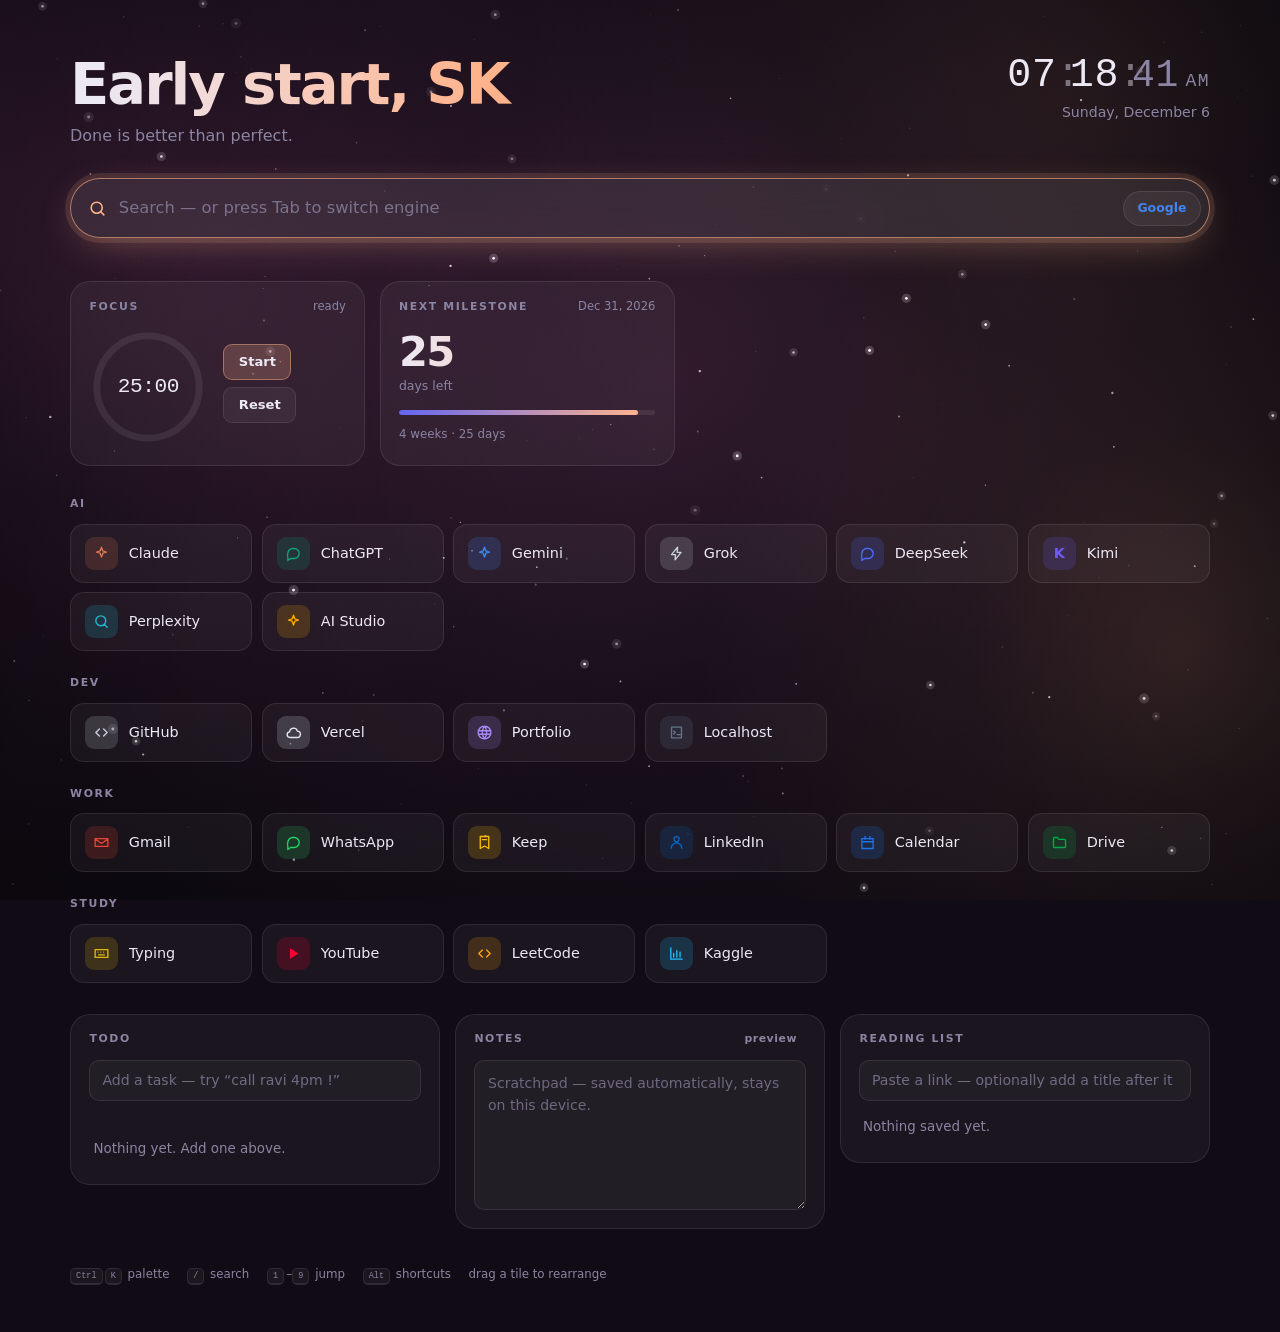
==== commit 23e6dcfb: "New features" ====
--- a/index.html
+++ b/index.html
@@ -59,6 +59,7 @@
            placeholder="Search — or press Tab to switch engine">
     <button class="engine-pill" id="engine-pill" type="button"
             aria-label="Change search engine"></button>
+    <ul class="suggest-list" id="search-suggest" role="listbox" hidden></ul>
   </form>
   <p class="search-hint" id="search-hint"></p>
 
@@ -127,16 +128,37 @@
     <article class="card">
       <div class="card-head">
         <h2>Notes</h2>
-        <span class="card-meta" id="notes-status"></span>
+        <span class="card-head-right">
+          <button class="notes-preview-btn" id="notes-preview-toggle" type="button">preview</button>
+          <span class="card-meta" id="notes-status"></span>
+        </span>
       </div>
       <textarea class="notes" id="notes"
                 placeholder="Scratchpad — saved automatically, stays on this device."
                 aria-label="Notes"></textarea>
+      <div class="notes notes-preview" id="notes-preview" hidden></div>
+    </article>
+
+    <article class="card">
+      <div class="card-head">
+        <h2>Reading list</h2>
+        <span class="card-meta" id="reading-count"></span>
+      </div>
+      <form id="reading-form" autocomplete="off">
+        <input class="field" id="reading-input" type="text"
+               placeholder="Paste a link — optionally add a title after it" aria-label="Save a link">
+      </form>
+      <ul class="todo-list" id="reading-list"></ul>
     </article>
 
     <article class="card feed-card" id="hn-card" hidden>
       <div class="card-head"><h2>Hacker News</h2><span class="card-meta">front page</span></div>
       <ul class="feed" id="hn-list"></ul>
+    </article>
+
+    <article class="card feed-card" id="devto-card" hidden>
+      <div class="card-head"><h2>Dev.to</h2><span class="card-meta">front page</span></div>
+      <ul class="feed" id="devto-list"></ul>
     </article>
 
     <article class="card" id="market-card" hidden>
--- a/styles.css
+++ b/styles.css
@@ -278,6 +278,7 @@
 /* ── Search ─────────────────────────────────────────────────────────── */
 
 .search {
+  position: relative;
   display: flex;
   align-items: center;
   gap: .75rem;
@@ -341,6 +342,34 @@
   color: var(--muted);
 }
 .search-hint b { color: var(--accent); font-weight: 600; }
+
+/* ── Search suggestions ────────────────────────────────────────────────
+   Same visual language as the command palette's .palette-item, but
+   anchored under the search bar instead of a full-screen modal.        */
+
+.suggest-list {
+  position: absolute; top: 100%; left: 0; right: 0; z-index: 5;
+  margin: .5rem 0 0;
+  list-style: none; padding: .4rem;
+  background: color-mix(in srgb, var(--bg) 82%, #ffffff);
+  border: 1px solid var(--border-hi);
+  border-radius: var(--radius-lg);
+  box-shadow: 0 24px 60px rgba(0,0,0,.5),
+              0 0 0 1px color-mix(in srgb, var(--accent) 12%, transparent);
+  max-height: 320px; overflow-y: auto;
+}
+
+.suggest-item {
+  display: flex; align-items: center; gap: .7rem;
+  padding: .55rem .7rem;
+  border-radius: 10px;
+  cursor: pointer; font-size: .92rem;
+}
+
+.suggest-item[aria-selected="true"] {
+  background: color-mix(in srgb, var(--accent) 20%, transparent);
+  box-shadow: inset 0 0 0 1px color-mix(in srgb, var(--accent) 32%, transparent);
+}
 
 /* ── Cards ──────────────────────────────────────────────────────────── */
 
@@ -667,6 +696,31 @@
 .notes:focus { border-color: color-mix(in srgb, var(--accent) 55%, transparent); }
 .notes::placeholder { color: var(--muted); opacity: .72; }
 
+.card-head-right { display: flex; align-items: baseline; gap: .55rem; }
+
+.notes-preview-btn {
+  background: none; border: 0; cursor: pointer;
+  font: inherit; font-size: .68rem; font-weight: 650; letter-spacing: .05em;
+  color: var(--muted);
+  padding: 0;
+  transition: color .18s;
+}
+.notes-preview-btn:hover, .notes-preview-btn.on { color: var(--accent); }
+
+.notes-preview {
+  display: block;
+  overflow-y: auto;
+  font-size: .88rem; line-height: 1.6;
+  white-space: normal;
+}
+.notes-preview code {
+  background: rgba(255,255,255,.08);
+  border-radius: 4px;
+  padding: .05em .35em;
+  font-size: .92em;
+}
+.notes-preview label { cursor: default; }
+
 /* ── Todo ───────────────────────────────────────────────────────────── */
 
 .todo-list {
@@ -708,6 +762,9 @@
 
 .todo-item.done .todo-text { color: var(--muted); text-decoration: line-through; }
 .todo-text { flex: 1; word-break: break-word; }
+/* The reading-list card reuses .todo-text on an <a> — reset link defaults. */
+a.todo-text { color: inherit; text-decoration: none; }
+a.todo-text:hover { text-decoration: underline; }
 
 .todo-when {
   font-size: .7rem; color: var(--accent);
@@ -875,6 +932,14 @@
 .toast.out { animation: toastOut .3s var(--ease-out) forwards; }
 @keyframes toastOut { to { opacity: 0; transform: translate(-50%, 14px); } }
 
+.toast-action {
+  background: none; border: 0; cursor: pointer;
+  font: inherit; font-size: inherit; font-weight: 650;
+  color: var(--accent);
+  text-decoration: underline;
+  padding: 0;
+}
+
 /* ── Responsive ─────────────────────────────────────────────────────── */
 
 @media (max-width: 1040px) {
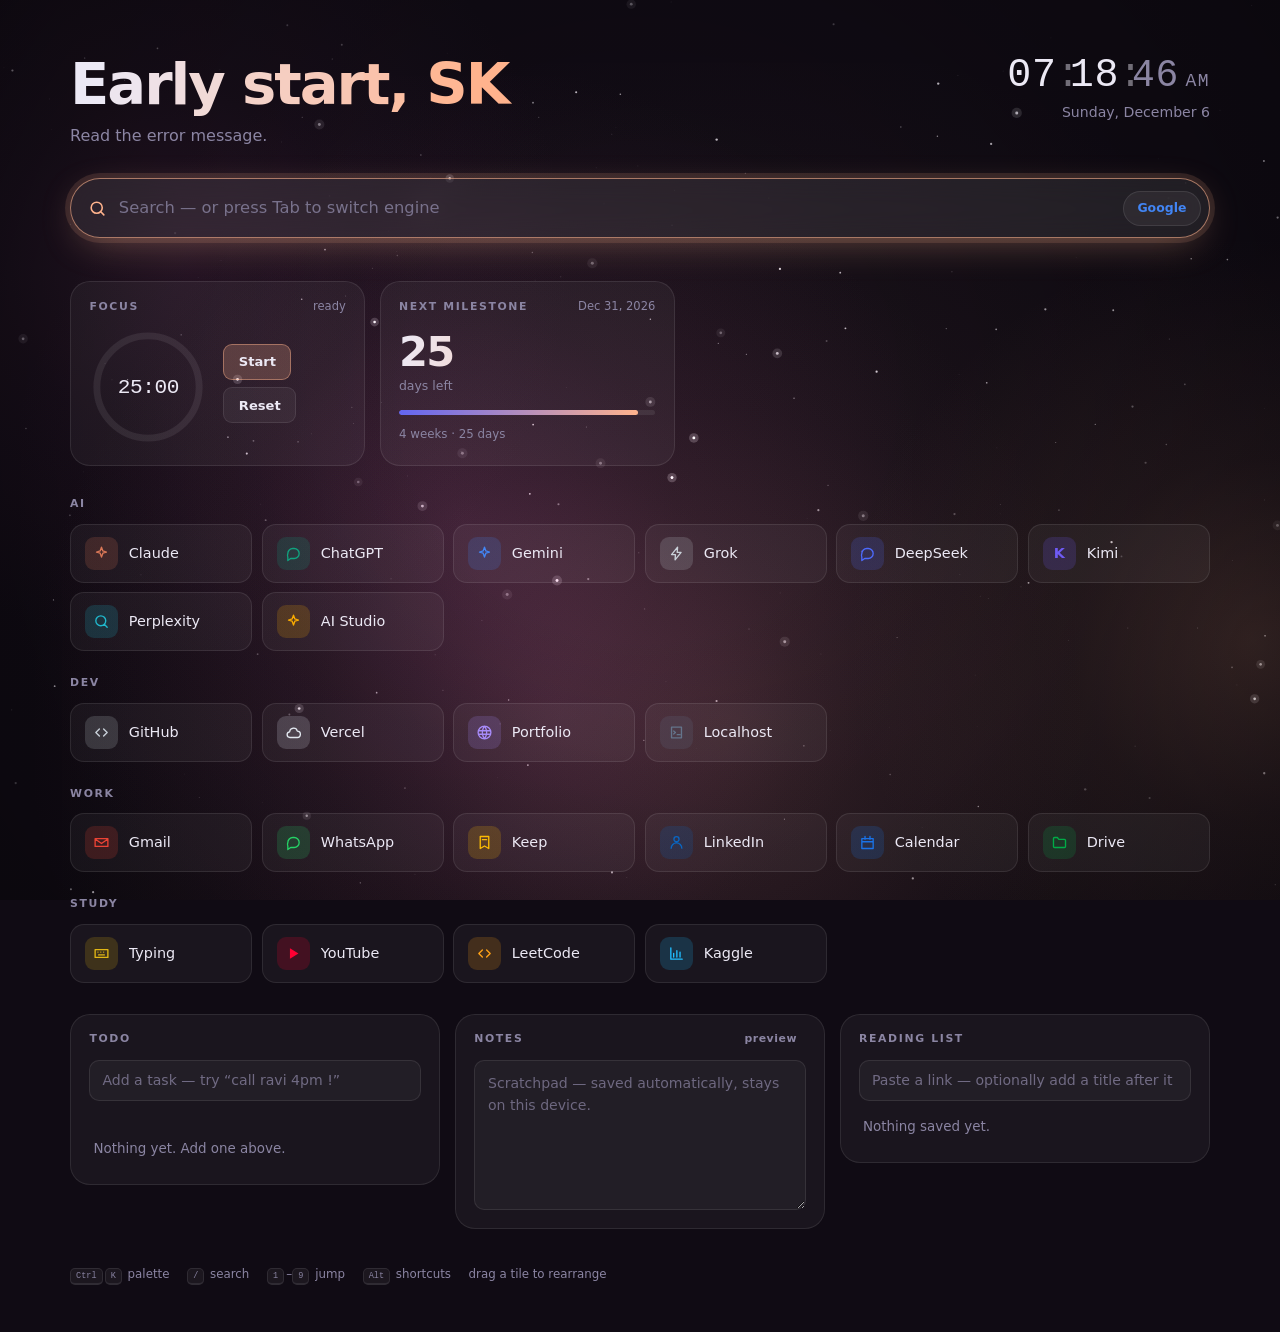
==== commit 693b10f5: "Fix issues" ====
--- a/index.html
+++ b/index.html
@@ -122,6 +122,14 @@
                placeholder="Add a task — try “call ravi 4pm !”" aria-label="Add a task">
       </form>
       <p class="parse-hint" id="parse-hint"></p>
+      <div class="todo-tools" id="todo-tools" hidden>
+        <div class="todo-filters" role="group" aria-label="Filter tasks">
+          <button type="button" class="todo-filter is-on" data-filter="all">All</button>
+          <button type="button" class="todo-filter" data-filter="active">Active</button>
+          <button type="button" class="todo-filter" data-filter="done">Done</button>
+        </div>
+        <button type="button" class="todo-clear" id="todo-clear" hidden>Clear done</button>
+      </div>
       <ul class="todo-list" id="todo-list"></ul>
     </article>
 
--- a/styles.css
+++ b/styles.css
@@ -785,6 +785,41 @@
 
 .todo-empty { color: var(--muted); font-size: .84rem; padding: .4rem .25rem; }
 
+/* ── Todo filters ───────────────────────────────────────────────────── */
+
+.todo-tools {
+  display: flex;
+  align-items: center;
+  justify-content: space-between;
+  gap: .5rem;
+  margin: .1rem 0 .35rem;
+}
+
+.todo-filters { display: flex; gap: .15rem; }
+
+.todo-filter,
+.todo-clear {
+  background: none;
+  border: 0;
+  cursor: pointer;
+  font: inherit;
+  font-size: .72rem;
+  color: var(--muted);
+  padding: .15rem .45rem;
+  border-radius: 6px;
+  transition: color .18s, background .18s;
+}
+
+.todo-filter:hover,
+.todo-clear:hover { color: var(--text); background: rgba(255, 255, 255, .06); }
+
+.todo-filter.is-on {
+  color: var(--accent);
+  background: color-mix(in srgb, var(--accent) 12%, transparent);
+}
+
+.todo-clear:hover { color: #f87171; }
+
 /* ── Feeds + markets ────────────────────────────────────────────────── */
 
 .feed { list-style: none; margin: 0; padding: 0; display: flex; flex-direction: column; gap: .1rem; }
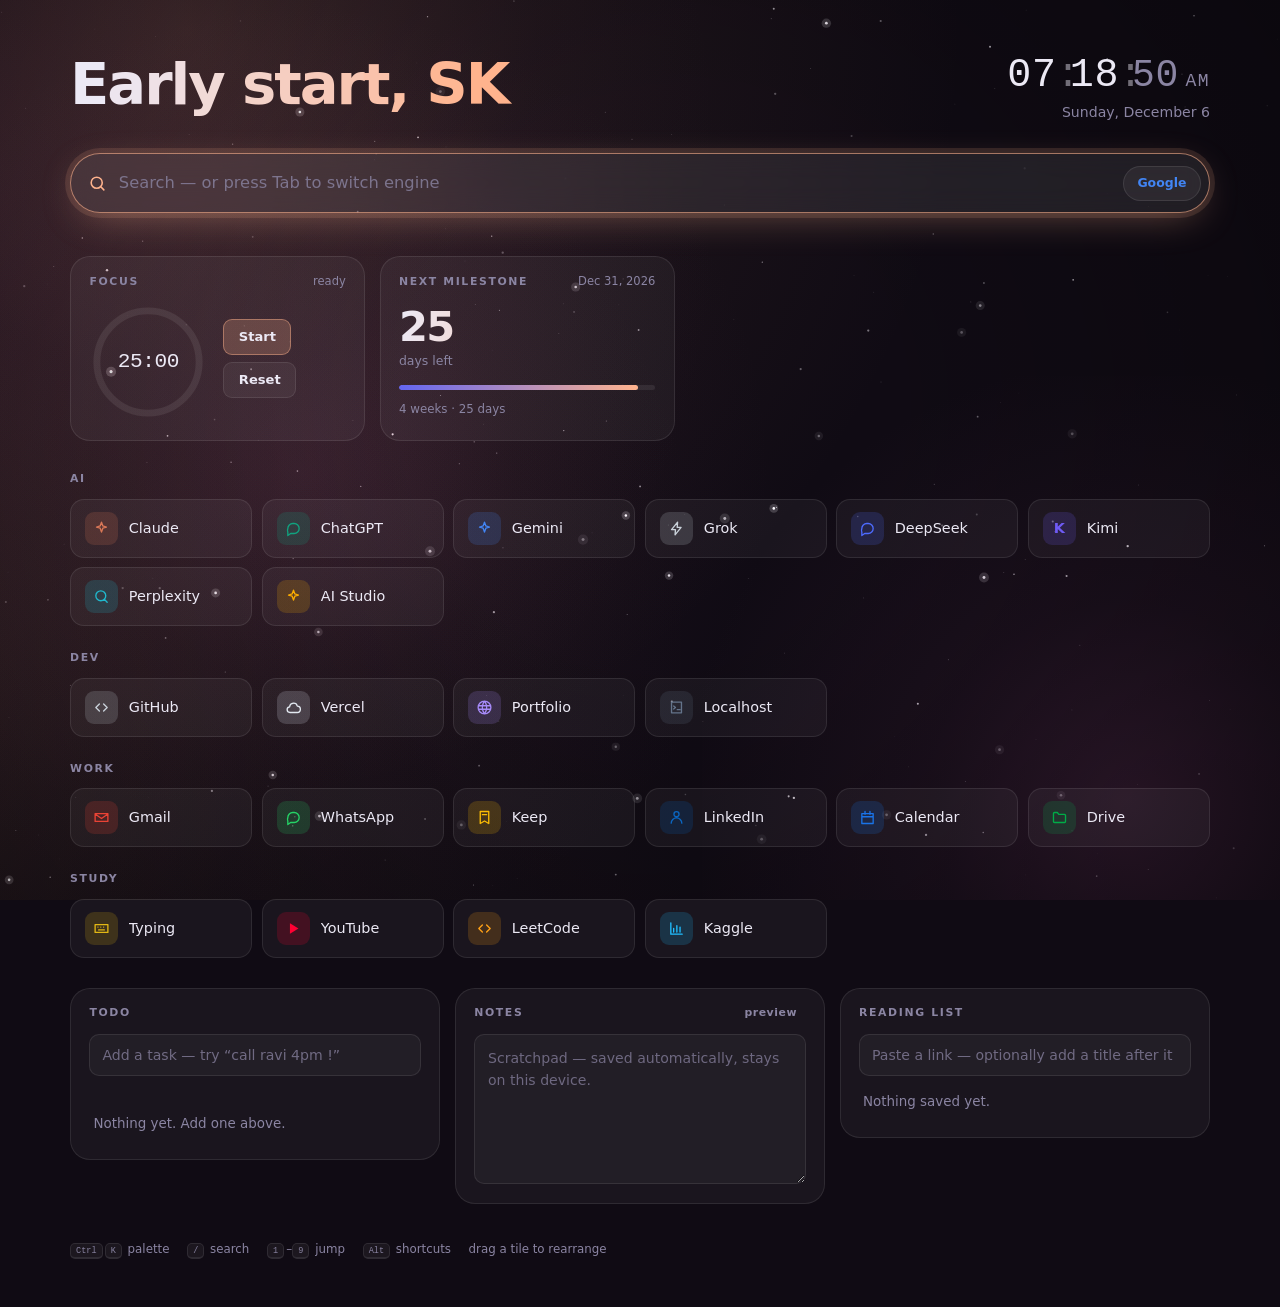
==== commit 5400e234: "Fix issues" ====
--- a/index.html
+++ b/index.html
@@ -26,7 +26,6 @@
   <header class="hero reveal" data-delay="0">
     <div class="hero-main">
       <h1 class="greeting" id="greeting" aria-live="polite"></h1>
-      <p class="subline" id="subline"></p>
       <div class="streak" id="streak" hidden></div>
     </div>
 
--- a/styles.css
+++ b/styles.css
@@ -153,12 +153,6 @@
 
 body.no-anim .greeting .ch { animation: none; }
 
-.subline {
-  margin: .55rem 0 0;
-  color: var(--muted);
-  font-size: 1rem;
-}
-
 .streak {
   margin-top: .7rem;
   display: inline-flex;
@@ -279,6 +273,14 @@
 
 .search {
   position: relative;
+  /* Must sit above the widget row below it. The suggestions dropdown's own
+     z-index can't do this on its own: backdrop-filter (below) makes .search
+     a stacking context, so .suggest-list's z-index only ranks it *within*
+     the search bar. Without an index here, .search paints in DOM order and
+     every .card — each its own stacking context, also via backdrop-filter —
+     lands on top of the open dropdown. Below .tile.dragging (30) so a
+     lifted tile still clears the search bar. */
+  z-index: 20;
   display: flex;
   align-items: center;
   gap: .75rem;
